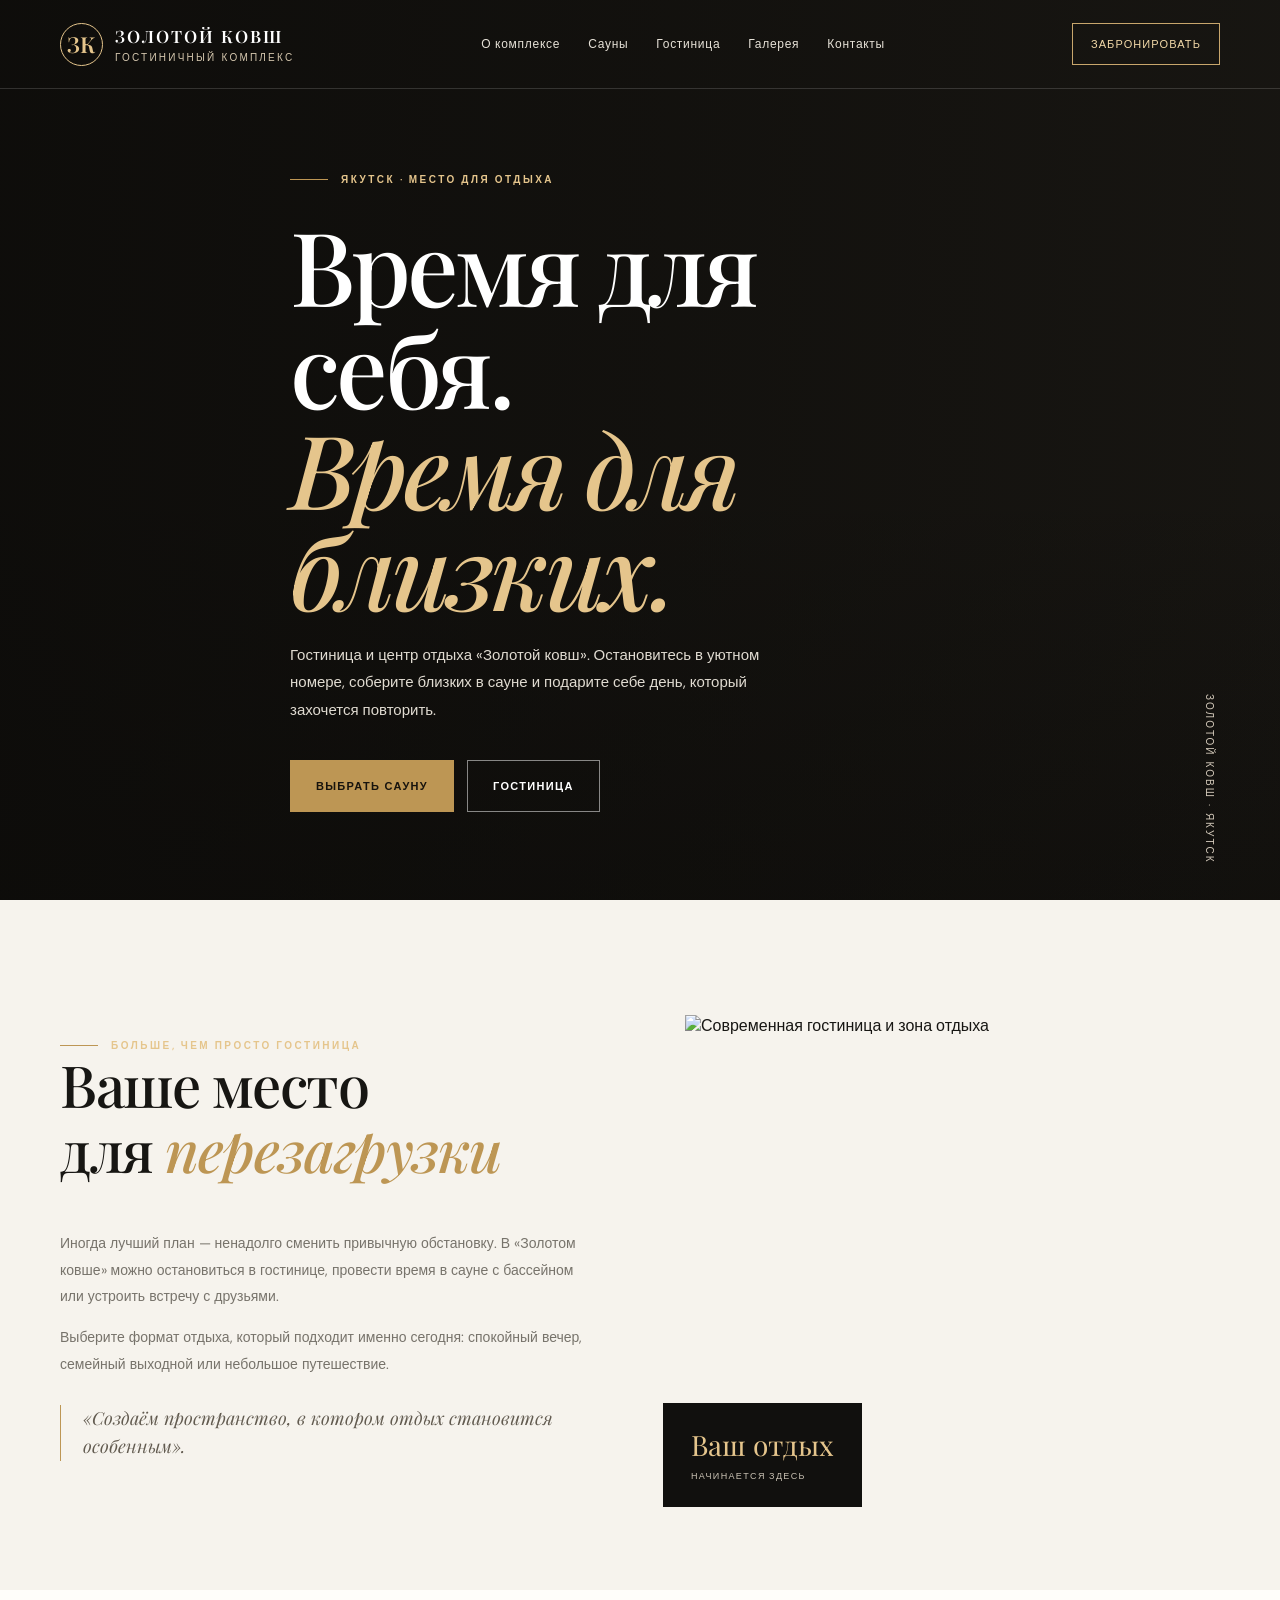
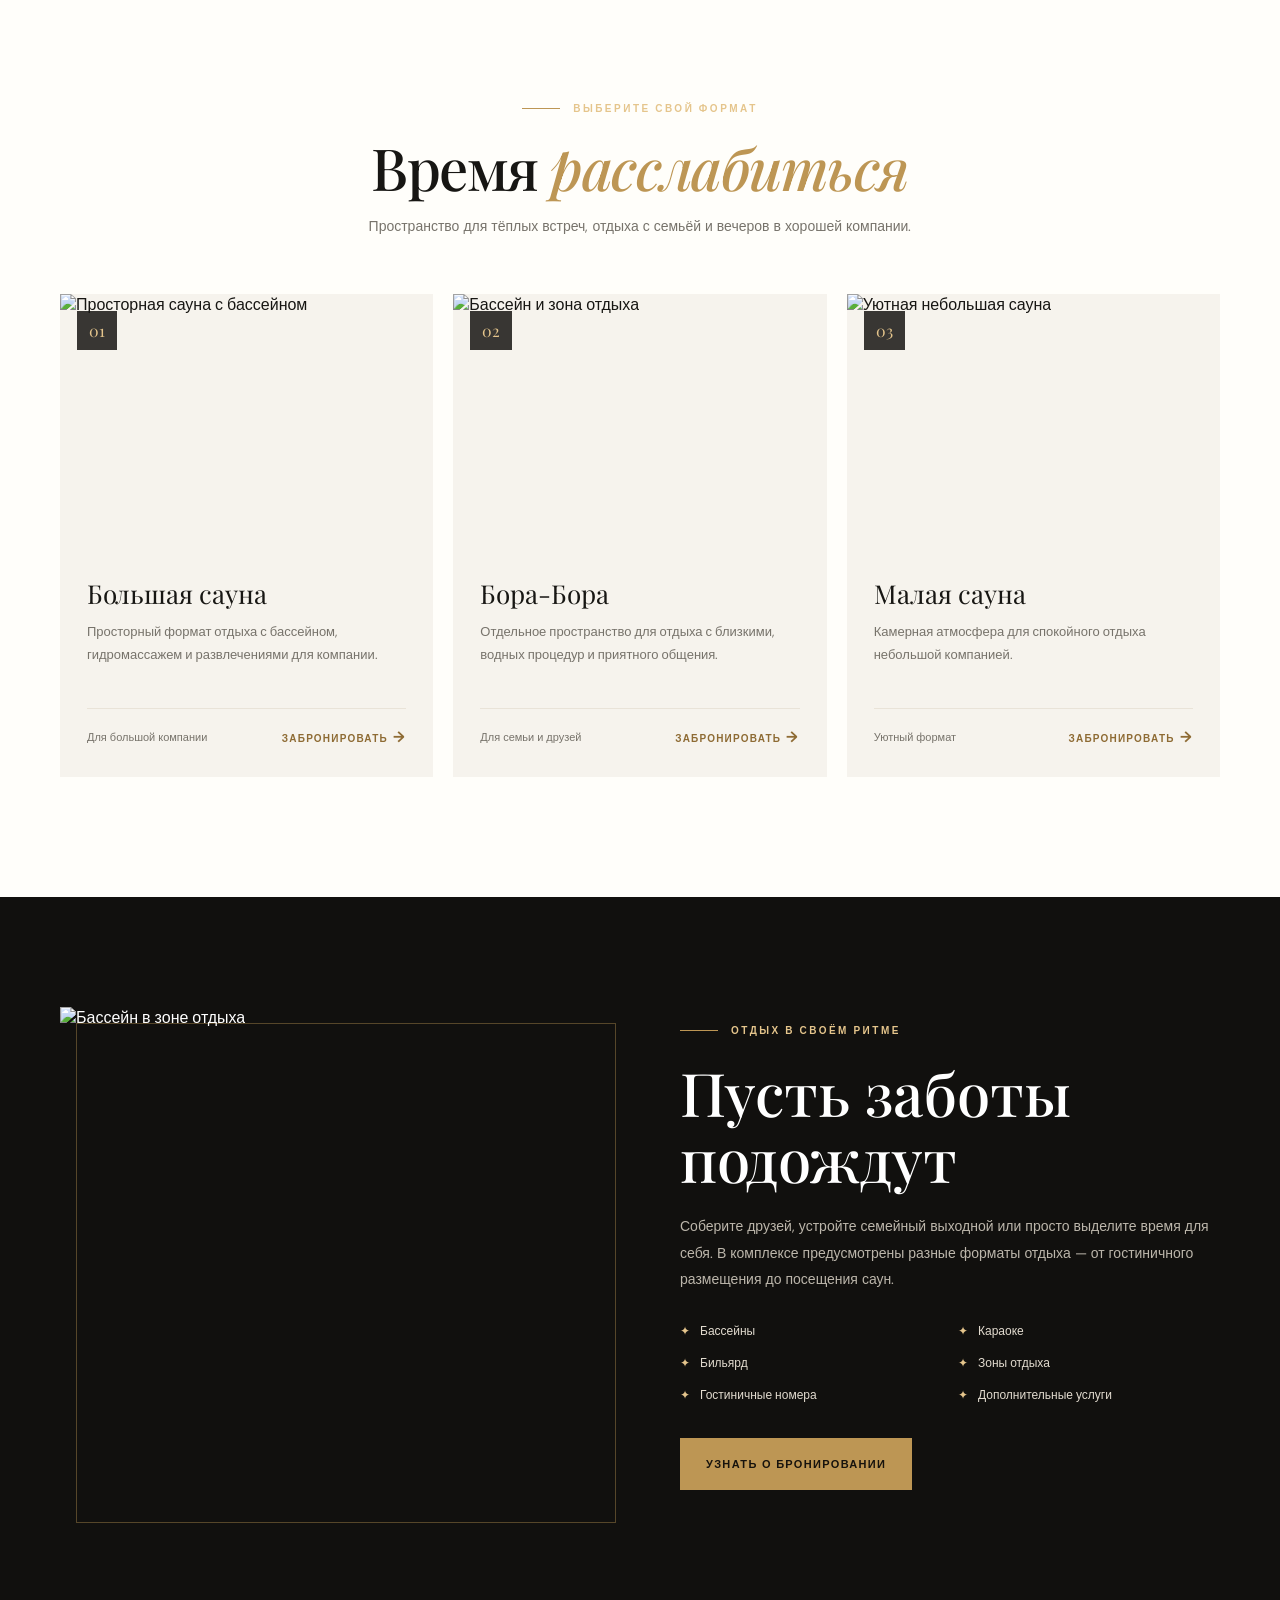
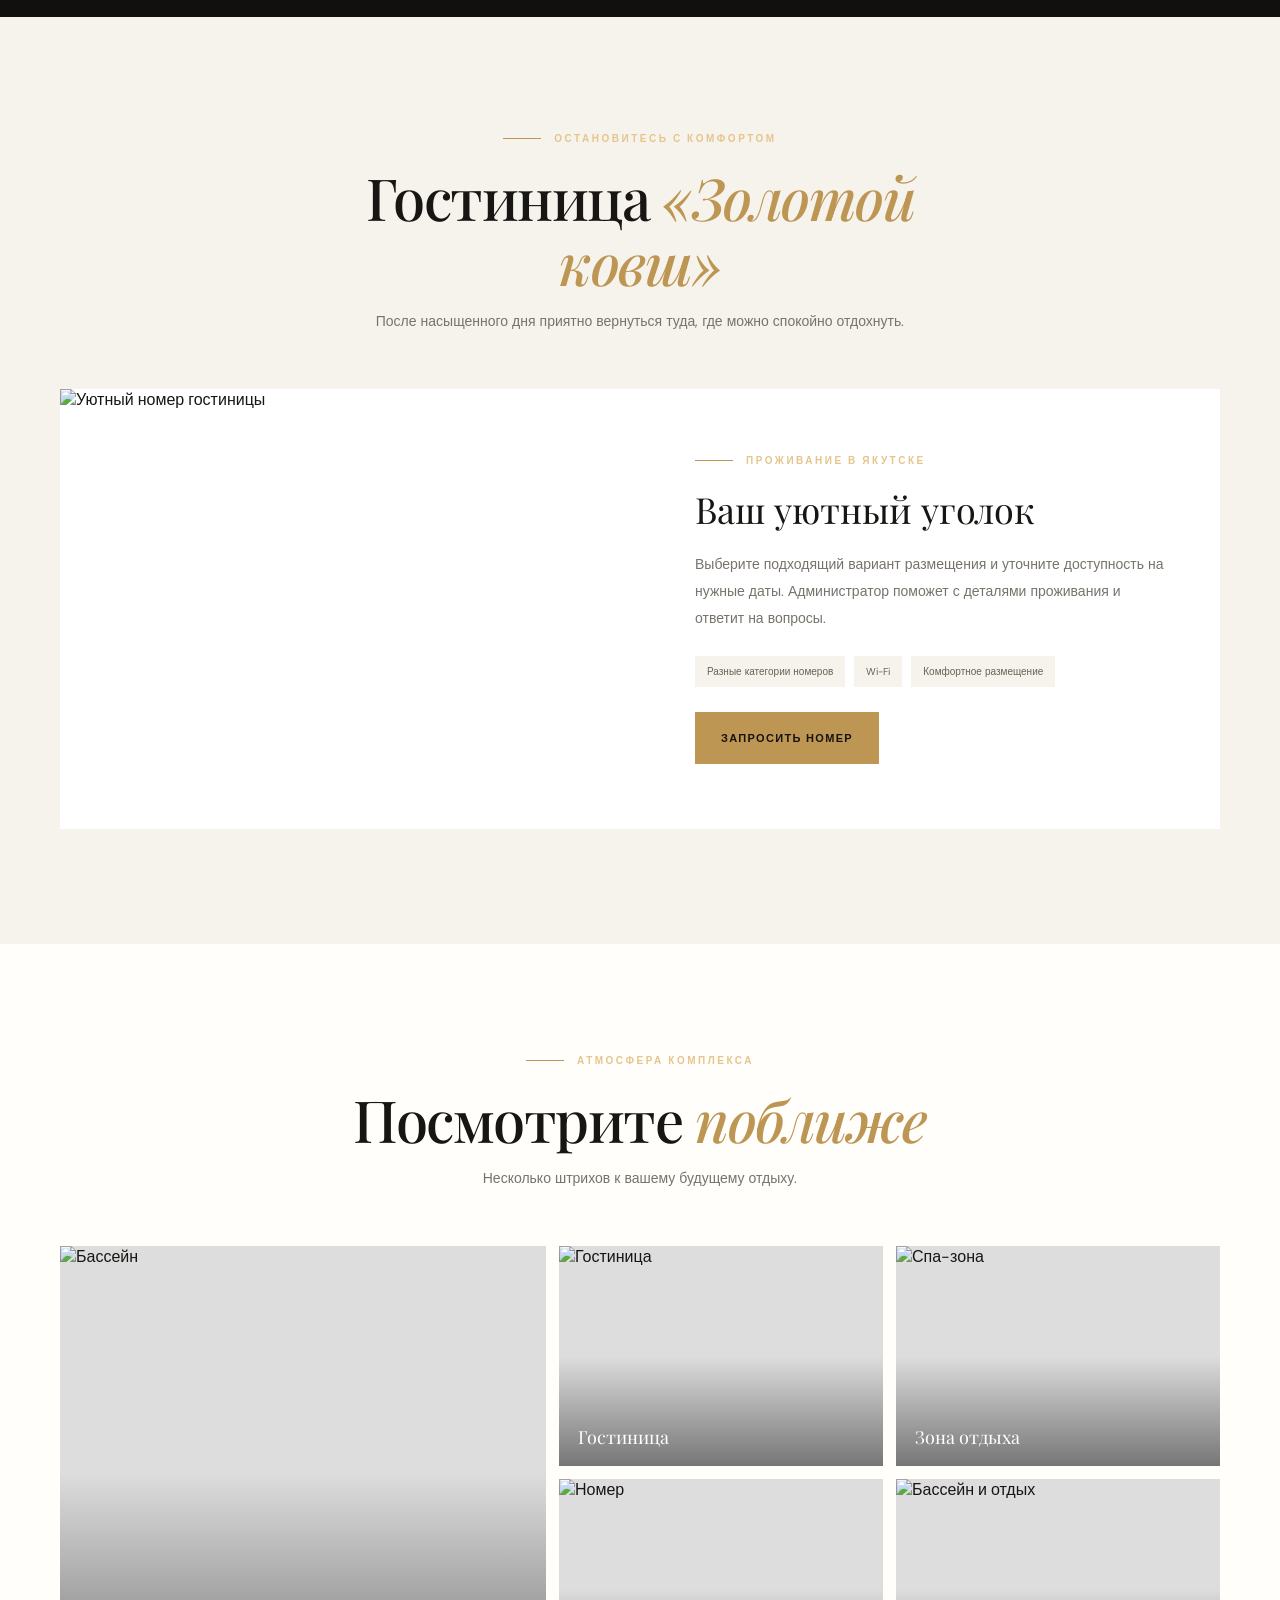
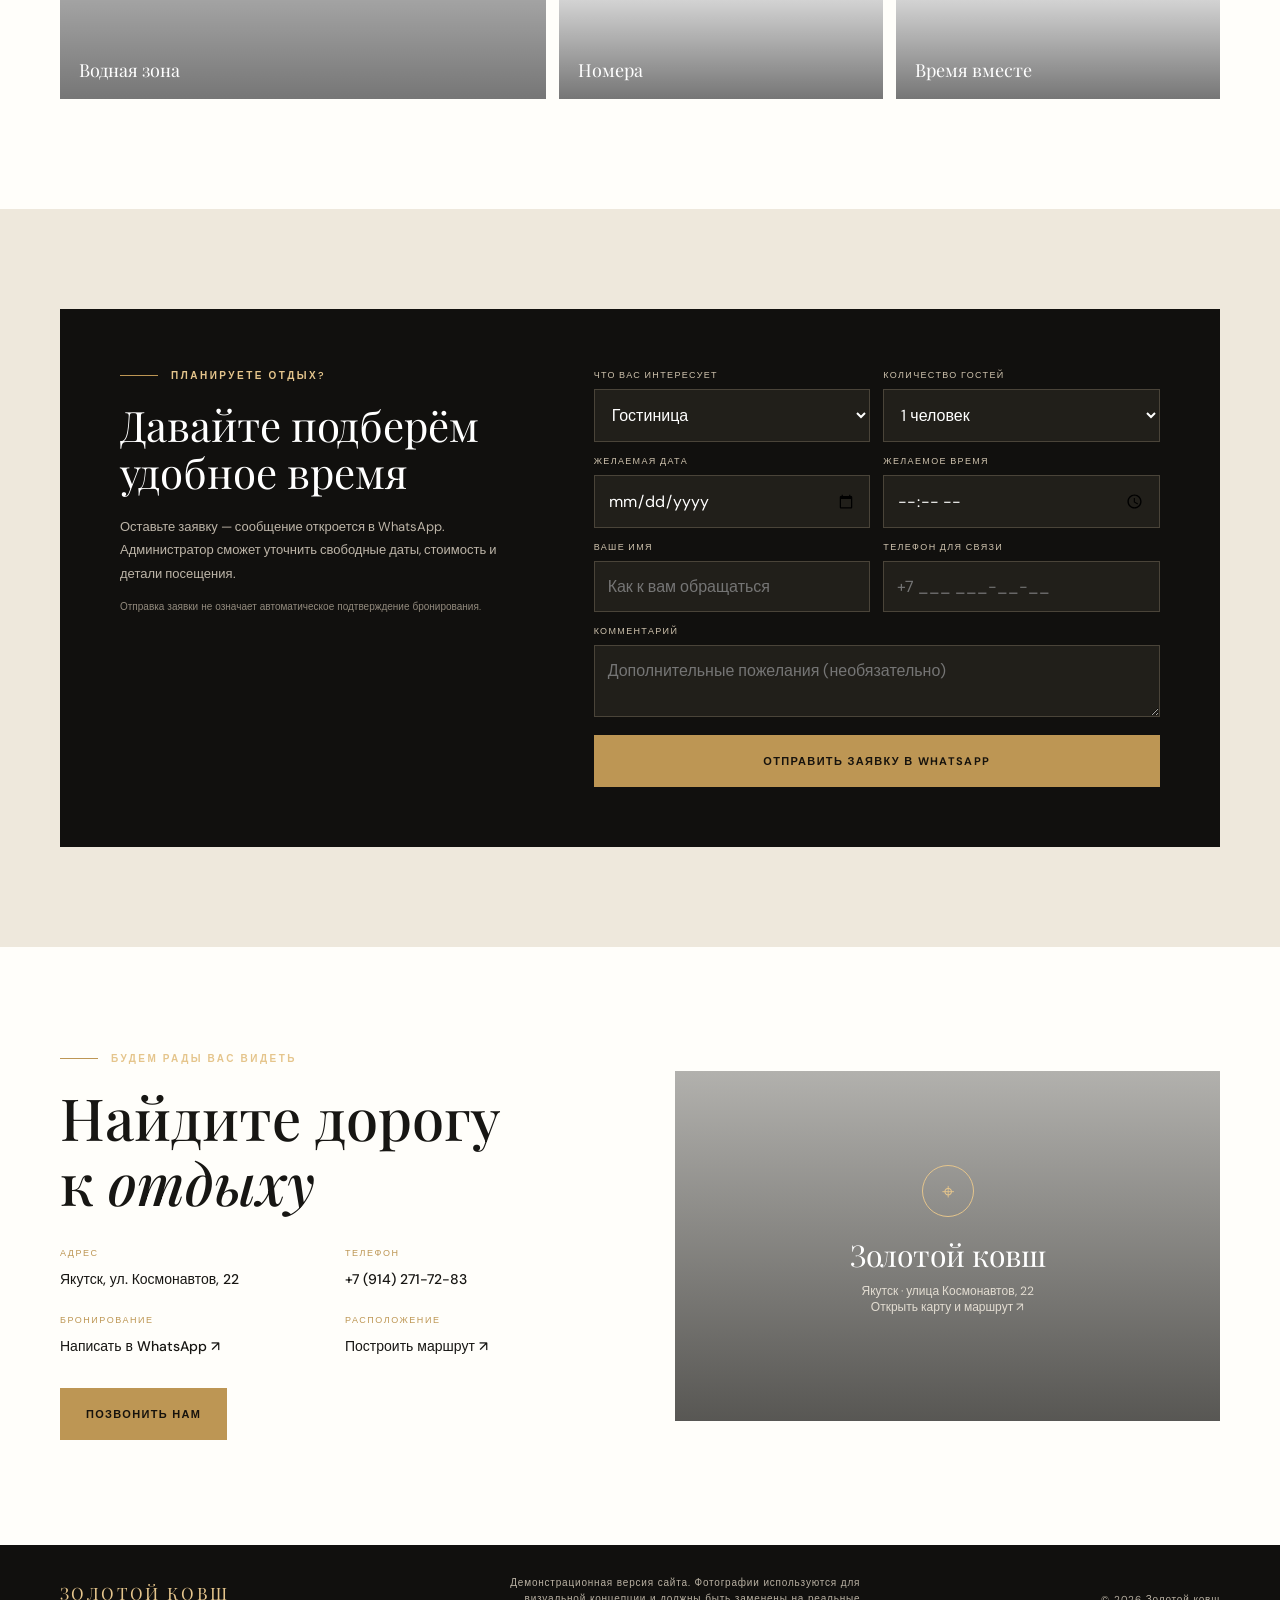
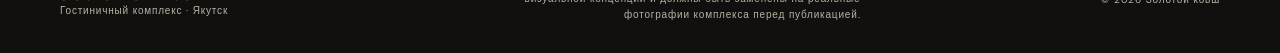
==== index.html @ 7b693af7 "Create first Golden Kovsh hotel website concept" ====
<!doctype html>
<html lang="ru">
<head>
  <meta charset="utf-8">
  <meta name="viewport" content="width=device-width, initial-scale=1">
  <meta name="theme-color" content="#11100e">
  <meta name="description" content="Гостиничный комплекс «Золотой ковш» в Якутске. Гостиница, сауны, бассейны и отдых для семьи и друзей.">
  <title>Золотой ковш — гостиница и отдых в Якутске</title>
  <link rel="preconnect" href="https://fonts.googleapis.com">
  <link rel="preconnect" href="https://fonts.gstatic.com" crossorigin>
  <link href="https://fonts.googleapis.com/css2?family=DM+Sans:wght@400;500;600;700&family=Playfair+Display:wght@500;600;700&display=swap" rel="stylesheet">
  <style>
    :root{--ink:#171613;--muted:#77736b;--gold:#bd9654;--gold2:#e5c58c;--cream:#f6f3ed;--paper:#fffefa;--line:#e9e3d8;--dark:#11100e;--serif:"Playfair Display",Georgia,serif;--sans:"DM Sans",Arial,sans-serif}
    *{box-sizing:border-box}html{scroll-behavior:smooth}body{margin:0;font-family:var(--sans);color:var(--ink);background:var(--paper)}a{color:inherit;text-decoration:none}button,input,select,textarea{font:inherit}.container{width:min(1160px,calc(100% - 48px));margin:auto}
    .topbar{position:absolute;z-index:5;top:0;left:0;width:100%;color:#fff;border-bottom:1px solid #ffffff26}.nav{height:88px;display:flex;align-items:center;justify-content:space-between;gap:28px}.brand{display:flex;align-items:center;gap:12px;min-width:210px}.brand-mark{width:43px;height:43px;border:1px solid var(--gold2);border-radius:50%;display:grid;place-items:center;color:var(--gold2);font:600 22px var(--serif)}.brand-name{font:600 17px var(--serif);letter-spacing:.12em}.brand-sub{display:block;font:10px var(--sans);letter-spacing:.22em;color:#d5c7ae;margin-top:3px}.nav-links{display:flex;align-items:center;gap:28px;font-size:12px;letter-spacing:.06em;color:#e6e1d7}.nav-links a{transition:color .2s}.nav-links a:hover{color:var(--gold2)}.nav-cta{border:1px solid #c8a66c;padding:13px 18px;color:#f3d9a8;font-size:11px;letter-spacing:.1em;text-transform:uppercase}.menu-toggle{display:none;background:none;border:0;color:white;font-size:25px}
    .hero{min-height:760px;height:min(900px,100svh);position:relative;display:flex;align-items:center;color:#fff;background:#191713;overflow:hidden}.hero:before{content:"";position:absolute;inset:0;background:linear-gradient(90deg,rgba(12,11,9,.84) 0%,rgba(12,11,9,.55) 46%,rgba(12,11,9,.15) 100%),linear-gradient(0deg,rgba(12,11,9,.48),transparent 45%),url("https://images.unsplash.com/photo-1575429198097-0414ec08e8cd?auto=format&fit=crop&w=2200&q=88") center/cover}.hero-content{position:relative;z-index:1;padding-top:85px;max-width:700px}.eyebrow{display:flex;align-items:center;gap:13px;text-transform:uppercase;letter-spacing:.25em;font-size:10px;color:var(--gold2);font-weight:600}.eyebrow:before{content:"";width:38px;height:1px;background:var(--gold)}h1,h2,h3,p{margin-top:0}.hero h1{font:500 clamp(54px,8vw,104px)/.99 var(--serif);letter-spacing:-.04em;margin:28px 0 22px}.hero h1 span{display:block;color:var(--gold2);font-style:italic}.hero-copy{max-width:470px;color:#e0dbd1;font-size:15px;line-height:1.85}.hero-actions{display:flex;gap:13px;flex-wrap:wrap;margin-top:35px}.btn{display:inline-flex;align-items:center;justify-content:center;min-height:52px;padding:0 25px;border:1px solid transparent;cursor:pointer;transition:.25s;font-size:11px;font-weight:700;letter-spacing:.12em;text-transform:uppercase}.btn-gold{background:var(--gold);color:#17130d}.btn-gold:hover{background:var(--gold2);transform:translateY(-2px)}.btn-outline{border-color:#ffffff80;color:white}.btn-outline:hover{border-color:var(--gold2);color:var(--gold2)}.hero-note{position:absolute;bottom:36px;right:5%;font-size:10px;letter-spacing:.2em;color:#d4cabb;text-transform:uppercase;writing-mode:vertical-rl}
    .intro{padding:115px 0 105px;background:var(--cream)}.intro-grid{display:grid;grid-template-columns:1fr 1fr;gap:90px;align-items:center}.intro h2,.section-heading h2{font:500 clamp(38px,5vw,58px)/1.12 var(--serif);letter-spacing:-.025em}.intro h2 em,.section-heading h2 em{color:var(--gold);font-style:italic}.intro p{color:var(--muted);line-height:1.9;font-size:14px}.intro-quote{border-left:1px solid var(--gold);padding-left:22px;margin-top:28px;color:#625b50;font:italic 18px/1.55 var(--serif)}.intro-image{height:470px;position:relative}.intro-image img{width:100%;height:100%;object-fit:cover}.image-tag{position:absolute;bottom:-22px;left:-22px;background:var(--dark);color:white;padding:23px 28px}.image-tag strong{display:block;font:28px var(--serif);color:var(--gold2)}.image-tag span{font-size:9px;letter-spacing:.15em;text-transform:uppercase;color:#c9c1b3}
    .services{padding:112px 0 120px}.section-heading{text-align:center;max-width:650px;margin:0 auto 55px}.section-heading .eyebrow{justify-content:center}.section-heading h2{margin:20px 0 14px}.section-heading p{font-size:14px;color:var(--muted);line-height:1.8}.service-grid{display:grid;grid-template-columns:repeat(3,1fr);gap:20px}.service-card{background:var(--cream);transition:transform .3s,box-shadow .3s}.service-card:hover{transform:translateY(-7px);box-shadow:0 20px 45px #1d160d12}.service-photo{height:255px;overflow:hidden;position:relative}.service-photo img{width:100%;height:100%;object-fit:cover;transition:transform .7s}.service-card:hover img{transform:scale(1.06)}.service-number{position:absolute;top:17px;left:17px;background:#171613d9;color:var(--gold2);font:16px var(--serif);padding:9px 12px}.service-body{padding:27px 27px 30px}.service-body h3{font:26px var(--serif);margin-bottom:10px}.service-body p{color:var(--muted);font-size:13px;line-height:1.75;min-height:68px}.service-meta{display:flex;justify-content:space-between;align-items:center;border-top:1px solid var(--line);padding-top:18px;margin-top:19px}.service-meta span{font-size:11px;color:var(--muted)}.text-link{font-size:10px;letter-spacing:.12em;text-transform:uppercase;color:#8e6b34;font-weight:700}.text-link:after{content:" →";font-size:15px}
    .feature{background:var(--dark);color:white;padding:110px 0}.feature-grid{display:grid;grid-template-columns:1fr 1fr;gap:80px;align-items:center}.feature-photo{height:500px;position:relative}.feature-photo img{width:100%;height:100%;object-fit:cover}.feature-photo:after{content:"";position:absolute;inset:16px -16px -16px 16px;border:1px solid #bd965466;z-index:0;pointer-events:none}.feature-photo img{position:relative;z-index:1}.feature-copy h2{font:500 clamp(40px,5vw,60px)/1.1 var(--serif);margin:22px 0}.feature-copy p{color:#bcb6ab;font-size:14px;line-height:1.9}.feature-list{list-style:none;padding:0;margin:30px 0 35px;display:grid;grid-template-columns:1fr 1fr;gap:16px}.feature-list li{font-size:12px;color:#e2dbcf;display:flex;gap:10px;align-items:center}.feature-list li:before{content:"✦";color:var(--gold2)}
    .rooms{padding:115px 0;background:var(--cream)}.room-panel{display:grid;grid-template-columns:1fr 1fr;background:white;margin-top:42px}.room-panel img{width:100%;height:440px;object-fit:cover}.room-info{padding:55px;align-self:center}.room-info h3{font:36px var(--serif);margin:18px 0}.room-info p{color:var(--muted);font-size:14px;line-height:1.9}.room-points{display:flex;flex-wrap:wrap;gap:9px;margin:25px 0}.room-points span{padding:9px 12px;background:var(--cream);font-size:10px;color:#686156}
    .gallery{padding:110px 0}.gallery-grid{display:grid;grid-template-columns:1.2fr .8fr .8fr;grid-template-rows:220px 220px;gap:13px;margin-top:45px}.gallery-grid a{overflow:hidden;position:relative;background:#ddd}.gallery-grid a:first-child{grid-row:span 2}.gallery-grid img{width:100%;height:100%;object-fit:cover;transition:transform .6s}.gallery-grid a:hover img{transform:scale(1.06)}.gallery-grid a:after{content:"";position:absolute;inset:0;background:linear-gradient(0deg,#0007,transparent 50%)}.gallery-grid span{position:absolute;z-index:1;bottom:17px;left:19px;color:white;font:18px var(--serif)}
    .booking{background:#eee8dc;padding:100px 0}.booking-box{background:var(--dark);color:white;padding:60px;display:grid;grid-template-columns:.85fr 1.15fr;gap:55px}.booking-box h2{font:42px/1.1 var(--serif);margin:20px 0}.booking-box p{font-size:13px;color:#bdb5a8;line-height:1.8}.booking-form{display:grid;grid-template-columns:1fr 1fr;gap:13px}.field{display:flex;flex-direction:column;gap:8px}.field.full{grid-column:1/-1}.field label{font-size:9px;letter-spacing:.15em;text-transform:uppercase;color:#cfc3ae}.field input,.field select,.field textarea{background:#211f1a;border:1px solid #4a4439;color:white;padding:14px 13px;outline:none;min-width:0}.field input:focus,.field select:focus,.field textarea:focus{border-color:var(--gold)}.booking-form .btn{grid-column:1/-1;margin-top:5px}.fineprint{font-size:10px!important;color:#928a7d!important;margin:8px 0 0}
    .contacts{padding:105px 0}.contact-grid{display:grid;grid-template-columns:1fr 1fr;gap:70px;align-items:center}.contact-details{display:grid;grid-template-columns:1fr 1fr;gap:25px;margin:32px 0}.contact-item small{display:block;color:var(--gold);font-size:9px;letter-spacing:.17em;text-transform:uppercase;margin-bottom:9px}.contact-item strong,.contact-item a{font-size:14px;font-weight:500}.map-card{min-height:350px;background:linear-gradient(0deg,#171613b8,#17161355),url("https://images.unsplash.com/photo-1519501025264-65ba15a82390?auto=format&fit=crop&w=1000&q=80") center/cover;display:flex;align-items:center;justify-content:center;text-align:center;color:white;padding:25px}.map-pin{width:52px;height:52px;border:1px solid var(--gold2);border-radius:50%;display:grid;place-items:center;margin:0 auto 18px;color:var(--gold2);font-size:22px}.map-card h3{font:30px var(--serif);margin-bottom:8px}.map-card p{font-size:12px;color:#e3ddd2}
    footer{background:#11100e;color:#b9b1a3;padding:30px 0}.footer-row{display:flex;justify-content:space-between;align-items:center;gap:20px;font-size:10px;letter-spacing:.08em}.footer-brand{font:17px var(--serif);letter-spacing:.14em;color:var(--gold2)}.footer-note{max-width:390px;text-align:right;line-height:1.6}
    .reveal{opacity:0;transform:translateY(24px);transition:opacity .7s,transform .7s}.reveal.visible{opacity:1;transform:none}
    @media(max-width:900px){.nav-links{gap:15px}.nav-links a{font-size:10px}.intro-grid,.feature-grid{gap:45px}.service-grid{gap:13px}.service-body{padding:22px 18px}.booking-box{padding:40px;gap:35px}.room-info{padding:35px}}
    @media(max-width:700px){.container{width:min(100% - 34px,560px)}.nav{height:72px}.brand{min-width:0}.brand-mark{width:38px;height:38px}.brand-name{font-size:14px}.menu-toggle{display:block}.nav-cta{display:none}.nav-links{display:none;position:absolute;top:72px;left:0;right:0;background:#171613;padding:22px 25px 28px;flex-direction:column;align-items:flex-start;gap:20px}.nav-links.open{display:flex}.nav-links a{font-size:12px}.hero{min-height:720px;height:92svh}.hero:before{background:linear-gradient(90deg,#0c0b09d9,#0c0b0980 75%),url("https://images.unsplash.com/photo-1575429198097-0414ec08e8cd?auto=format&fit=crop&w=1200&q=85") center/cover}.hero-content{padding-top:60px}.hero h1{font-size:62px}.hero-copy{font-size:13px}.hero-note{display:none}.intro,.services,.rooms,.gallery,.contacts{padding:78px 0}.intro-grid,.feature-grid,.contact-grid{grid-template-columns:1fr;gap:38px}.intro h2,.section-heading h2{font-size:42px}.intro-image{height:350px;margin:0 12px 15px 0}.image-tag{left:-10px}.section-heading{margin-bottom:35px}.service-grid{grid-template-columns:1fr}.service-photo{height:240px}.service-body p{min-height:0}.feature{padding:78px 0}.feature-photo{height:350px;margin-right:12px}.feature-copy h2{font-size:44px}.feature-list{gap:14px}.room-panel{grid-template-columns:1fr}.room-panel img{height:290px}.room-info{padding:30px 25px}.gallery-grid{grid-template-columns:1fr 1fr;grid-template-rows:200px 150px 150px}.gallery-grid a:first-child{grid-column:span 2;grid-row:auto}.booking{padding:65px 0}.booking-box{grid-template-columns:1fr;padding:30px 22px;gap:20px}.booking-box h2{font-size:38px}.booking-form{grid-template-columns:1fr}.field.full{grid-column:auto}.booking-form .btn{grid-column:auto}.contact-details{gap:20px}.map-card{min-height:280px}.footer-row{flex-direction:column;align-items:flex-start}.footer-note{text-align:left}.footer-brand{margin-bottom:4px}}
    @media(prefers-reduced-motion:reduce){html{scroll-behavior:auto}.reveal{opacity:1;transform:none;transition:none}*{transition:none!important}}
  </style>
</head>
<body>
  <header class="topbar">
    <div class="container nav">
      <a class="brand" href="#top" aria-label="Золотой ковш — главная"><span class="brand-mark">ЗК</span><span><span class="brand-name">ЗОЛОТОЙ КОВШ</span><span class="brand-sub">ГОСТИНИЧНЫЙ КОМПЛЕКС</span></span></a>
      <button class="menu-toggle" aria-label="Открыть меню" aria-expanded="false">☰</button>
      <nav class="nav-links" aria-label="Главная навигация">
        <a href="#about">О комплексе</a><a href="#services">Сауны</a><a href="#hotel">Гостиница</a><a href="#gallery">Галерея</a><a href="#contacts">Контакты</a>
      </nav>
      <a class="nav-cta" href="#booking">Забронировать</a>
    </div>
  </header>

  <main id="top">
    <section class="hero">
      <div class="container hero-content">
        <div class="eyebrow">Якутск · место для отдыха</div>
        <h1>Время для себя.<span>Время для близких.</span></h1>
        <p class="hero-copy">Гостиница и центр отдыха «Золотой ковш». Остановитесь в уютном номере, соберите близких в сауне и подарите себе день, который захочется повторить.</p>
        <div class="hero-actions"><a class="btn btn-gold" href="#services">Выбрать сауну</a><a class="btn btn-outline" href="#hotel">Гостиница</a></div>
      </div>
      <div class="hero-note">ЗОЛОТОЙ КОВШ · ЯКУТСК</div>
    </section>

    <section class="intro" id="about">
      <div class="container intro-grid">
        <div class="reveal">
          <div class="eyebrow">Больше, чем просто гостиница</div>
          <h2>Ваше место<br>для <em>перезагрузки</em></h2>
          <p>Иногда лучший план — ненадолго сменить привычную обстановку. В «Золотом ковше» можно остановиться в гостинице, провести время в сауне с бассейном или устроить встречу с друзьями.</p>
          <p>Выберите формат отдыха, который подходит именно сегодня: спокойный вечер, семейный выходной или небольшое путешествие.</p>
          <div class="intro-quote">«Создаём пространство, в котором отдых становится особенным».</div>
        </div>
        <div class="intro-image reveal"><img src="https://images.unsplash.com/photo-1566073771259-6a8506099945?auto=format&fit=crop&w=1100&q=85" alt="Современная гостиница и зона отдыха"><div class="image-tag"><strong>Ваш отдых</strong><span>начинается здесь</span></div></div>
      </div>
    </section>

    <section class="services" id="services">
      <div class="container">
        <div class="section-heading reveal"><div class="eyebrow">Выберите свой формат</div><h2>Время <em>расслабиться</em></h2><p>Пространство для тёплых встреч, отдыха с семьёй и вечеров в хорошей компании.</p></div>
        <div class="service-grid">
          <article class="service-card reveal"><div class="service-photo"><img src="https://images.unsplash.com/photo-1540555700478-4be289fbecef?auto=format&fit=crop&w=900&q=85" alt="Просторная сауна с бассейном"><span class="service-number">01</span></div><div class="service-body"><h3>Большая сауна</h3><p>Просторный формат отдыха с бассейном, гидромассажем и развлечениями для компании.</p><div class="service-meta"><span>Для большой компании</span><a class="text-link" href="#booking" data-service="Большая сауна">Забронировать</a></div></div></article>
          <article class="service-card reveal"><div class="service-photo"><img src="https://images.unsplash.com/photo-1576013551627-0cc20b96c2a7?auto=format&fit=crop&w=900&q=85" alt="Бассейн и зона отдыха"><span class="service-number">02</span></div><div class="service-body"><h3>Бора-Бора</h3><p>Отдельное пространство для отдыха с близкими, водных процедур и приятного общения.</p><div class="service-meta"><span>Для семьи и друзей</span><a class="text-link" href="#booking" data-service="Сауна Бора-Бора">Забронировать</a></div></div></article>
          <article class="service-card reveal"><div class="service-photo"><img src="https://images.unsplash.com/photo-1544161515-4ab6ce6db874?auto=format&fit=crop&w=900&q=85" alt="Уютная небольшая сауна"><span class="service-number">03</span></div><div class="service-body"><h3>Малая сауна</h3><p>Камерная атмосфера для спокойного отдыха небольшой компанией.</p><div class="service-meta"><span>Уютный формат</span><a class="text-link" href="#booking" data-service="Малая сауна">Забронировать</a></div></div></article>
        </div>
      </div>
    </section>

    <section class="feature">
      <div class="container feature-grid">
        <div class="feature-photo reveal"><img src="https://images.unsplash.com/photo-1572331165267-854da2b10ccc?auto=format&fit=crop&w=1100&q=85" alt="Бассейн в зоне отдыха"></div>
        <div class="feature-copy reveal"><div class="eyebrow">Отдых в своём ритме</div><h2>Пусть заботы<br>подождут</h2><p>Соберите друзей, устройте семейный выходной или просто выделите время для себя. В комплексе предусмотрены разные форматы отдыха — от гостиничного размещения до посещения саун.</p><ul class="feature-list"><li>Бассейны</li><li>Караоке</li><li>Бильярд</li><li>Зоны отдыха</li><li>Гостиничные номера</li><li>Дополнительные услуги</li></ul><a class="btn btn-gold" href="#booking">Узнать о бронировании</a></div>
      </div>
    </section>

    <section class="rooms" id="hotel">
      <div class="container">
        <div class="section-heading reveal"><div class="eyebrow">Остановитесь с комфортом</div><h2>Гостиница <em>«Золотой ковш»</em></h2><p>После насыщенного дня приятно вернуться туда, где можно спокойно отдохнуть.</p></div>
        <div class="room-panel reveal"><img src="https://images.unsplash.com/photo-1611892440504-42a792e24d32?auto=format&fit=crop&w=1200&q=85" alt="Уютный номер гостиницы"><div class="room-info"><div class="eyebrow">Проживание в Якутске</div><h3>Ваш уютный уголок</h3><p>Выберите подходящий вариант размещения и уточните доступность на нужные даты. Администратор поможет с деталями проживания и ответит на вопросы.</p><div class="room-points"><span>Разные категории номеров</span><span>Wi-Fi</span><span>Комфортное размещение</span></div><a class="btn btn-gold" href="#booking">Запросить номер</a></div></div>
      </div>
    </section>

    <section class="gallery" id="gallery">
      <div class="container"><div class="section-heading reveal"><div class="eyebrow">Атмосфера комплекса</div><h2>Посмотрите <em>поближе</em></h2><p>Несколько штрихов к вашему будущему отдыху.</p></div>
        <div class="gallery-grid reveal">
          <a href="https://images.unsplash.com/photo-1575429198097-0414ec08e8cd?auto=format&fit=crop&w=1600&q=90" target="_blank" rel="noreferrer"><img src="https://images.unsplash.com/photo-1575429198097-0414ec08e8cd?auto=format&fit=crop&w=900&q=80" alt="Бассейн"><span>Водная зона</span></a>
          <a href="https://images.unsplash.com/photo-1566073771259-6a8506099945?auto=format&fit=crop&w=1200&q=90" target="_blank" rel="noreferrer"><img src="https://images.unsplash.com/photo-1566073771259-6a8506099945?auto=format&fit=crop&w=700&q=80" alt="Гостиница"><span>Гостиница</span></a>
          <a href="https://images.unsplash.com/photo-1540555700478-4be289fbecef?auto=format&fit=crop&w=1200&q=90" target="_blank" rel="noreferrer"><img src="https://images.unsplash.com/photo-1540555700478-4be289fbecef?auto=format&fit=crop&w=700&q=80" alt="Спа-зона"><span>Зона отдыха</span></a>
          <a href="https://images.unsplash.com/photo-1611892440504-42a792e24d32?auto=format&fit=crop&w=1200&q=90" target="_blank" rel="noreferrer"><img src="https://images.unsplash.com/photo-1611892440504-42a792e24d32?auto=format&fit=crop&w=700&q=80" alt="Номер"><span>Номера</span></a>
          <a href="https://images.unsplash.com/photo-1576013551627-0cc20b96c2a7?auto=format&fit=crop&w=1200&q=90" target="_blank" rel="noreferrer"><img src="https://images.unsplash.com/photo-1576013551627-0cc20b96c2a7?auto=format&fit=crop&w=700&q=80" alt="Бассейн и отдых"><span>Время вместе</span></a>
        </div>
      </div>
    </section>

    <section class="booking" id="booking">
      <div class="container"><div class="booking-box reveal">
        <div><div class="eyebrow">Планируете отдых?</div><h2>Давайте подберём<br>удобное время</h2><p>Оставьте заявку — сообщение откроется в WhatsApp. Администратор сможет уточнить свободные даты, стоимость и детали посещения.</p><p class="fineprint">Отправка заявки не означает автоматическое подтверждение бронирования.</p></div>
        <form class="booking-form" id="bookingForm">
          <div class="field"><label for="kind">Что вас интересует</label><select id="kind" required><option value="Гостиница">Гостиница</option><option value="Большая сауна">Большая сауна</option><option value="Сауна Бора-Бора">Сауна Бора-Бора</option><option value="Малая сауна">Малая сауна</option><option value="Другой вопрос">Другой вопрос</option></select></div>
          <div class="field"><label for="people">Количество гостей</label><select id="people"><option>1 человек</option><option>2 человека</option><option>3–5 человек</option><option>6–10 человек</option><option>Более 10 человек</option></select></div>
          <div class="field"><label for="date">Желаемая дата</label><input id="date" type="date"></div>
          <div class="field"><label for="time">Желаемое время</label><input id="time" type="time"></div>
          <div class="field"><label for="name">Ваше имя</label><input id="name" type="text" placeholder="Как к вам обращаться" required></div>
          <div class="field"><label for="phone">Телефон для связи</label><input id="phone" type="tel" placeholder="+7 ___ ___-__-__" required></div>
          <div class="field full"><label for="comment">Комментарий</label><textarea id="comment" rows="2" placeholder="Дополнительные пожелания (необязательно)"></textarea></div>
          <button class="btn btn-gold" type="submit">Отправить заявку в WhatsApp</button>
        </form>
      </div></div>
    </section>

    <section class="contacts" id="contacts">
      <div class="container contact-grid">
        <div class="reveal"><div class="eyebrow">Будем рады вас видеть</div><h2 class="section-heading" style="text-align:left;margin:20px 0 0"><span style="font:500 clamp(38px,5vw,58px)/1.12 var(--serif)">Найдите дорогу<br>к <em>отдыху</em></span></h2><div class="contact-details">
          <div class="contact-item"><small>Адрес</small><strong>Якутск, ул. Космонавтов, 22</strong></div>
          <div class="contact-item"><small>Телефон</small><a href="tel:+79142717283">+7 (914) 271-72-83</a></div>
          <div class="contact-item"><small>Бронирование</small><a href="https://wa.me/79142717283" target="_blank" rel="noreferrer">Написать в WhatsApp ↗</a></div>
          <div class="contact-item"><small>Расположение</small><a href="https://yandex.ru/maps/?text=Якутск%20улица%20Космонавтов%2022" target="_blank" rel="noreferrer">Построить маршрут ↗</a></div>
        </div><a class="btn btn-gold" href="tel:+79142717283">Позвонить нам</a></div>
        <a class="map-card reveal" href="https://yandex.ru/maps/?text=Якутск%20улица%20Космонавтов%2022" target="_blank" rel="noreferrer"><div><div class="map-pin">⌖</div><h3>Золотой ковш</h3><p>Якутск · улица Космонавтов, 22<br>Открыть карту и маршрут ↗</p></div></a>
      </div>
    </section>
  </main>
  <footer><div class="container footer-row"><div><div class="footer-brand">ЗОЛОТОЙ КОВШ</div><div>Гостиничный комплекс · Якутск</div></div><div class="footer-note">Демонстрационная версия сайта. Фотографии используются для визуальной концепции и должны быть заменены на реальные фотографии комплекса перед публикацией.</div><div>© <span id="year"></span> Золотой ковш</div></div></footer>
  <script>
    const toggle=document.querySelector('.menu-toggle'), nav=document.querySelector('.nav-links');
    toggle.addEventListener('click',()=>{const open=nav.classList.toggle('open');toggle.setAttribute('aria-expanded',String(open));toggle.textContent=open?'×':'☰'});
    nav.querySelectorAll('a').forEach(a=>a.addEventListener('click',()=>{nav.classList.remove('open');toggle.setAttribute('aria-expanded','false');toggle.textContent='☰'}));
    document.querySelectorAll('[data-service]').forEach(a=>a.addEventListener('click',()=>{document.getElementById('kind').value=a.dataset.service}));
    document.getElementById('bookingForm').addEventListener('submit',e=>{e.preventDefault();const v=id=>document.getElementById(id).value.trim();const msg=['Здравствуйте! Хочу уточнить бронирование в комплексе «Золотой ковш».','Услуга: '+v('kind'),'Количество гостей: '+v('people'),'Дата: '+(v('date')||'не указана'),'Время: '+(v('time')||'не указано'),'Имя: '+v('name'),'Телефон: '+v('phone'),'Комментарий: '+(v('comment')||'нет')].join('\n');window.open('https://wa.me/79142717283?text='+encodeURIComponent(msg),'_blank','noopener')});
    document.getElementById('year').textContent=new Date().getFullYear();
    const observer=new IntersectionObserver(entries=>entries.forEach(entry=>{if(entry.isIntersecting){entry.target.classList.add('visible');observer.unobserve(entry.target)}}),{threshold:.12});
    document.querySelectorAll('.reveal').forEach(el=>observer.observe(el));
  </script>
</body>
</html>
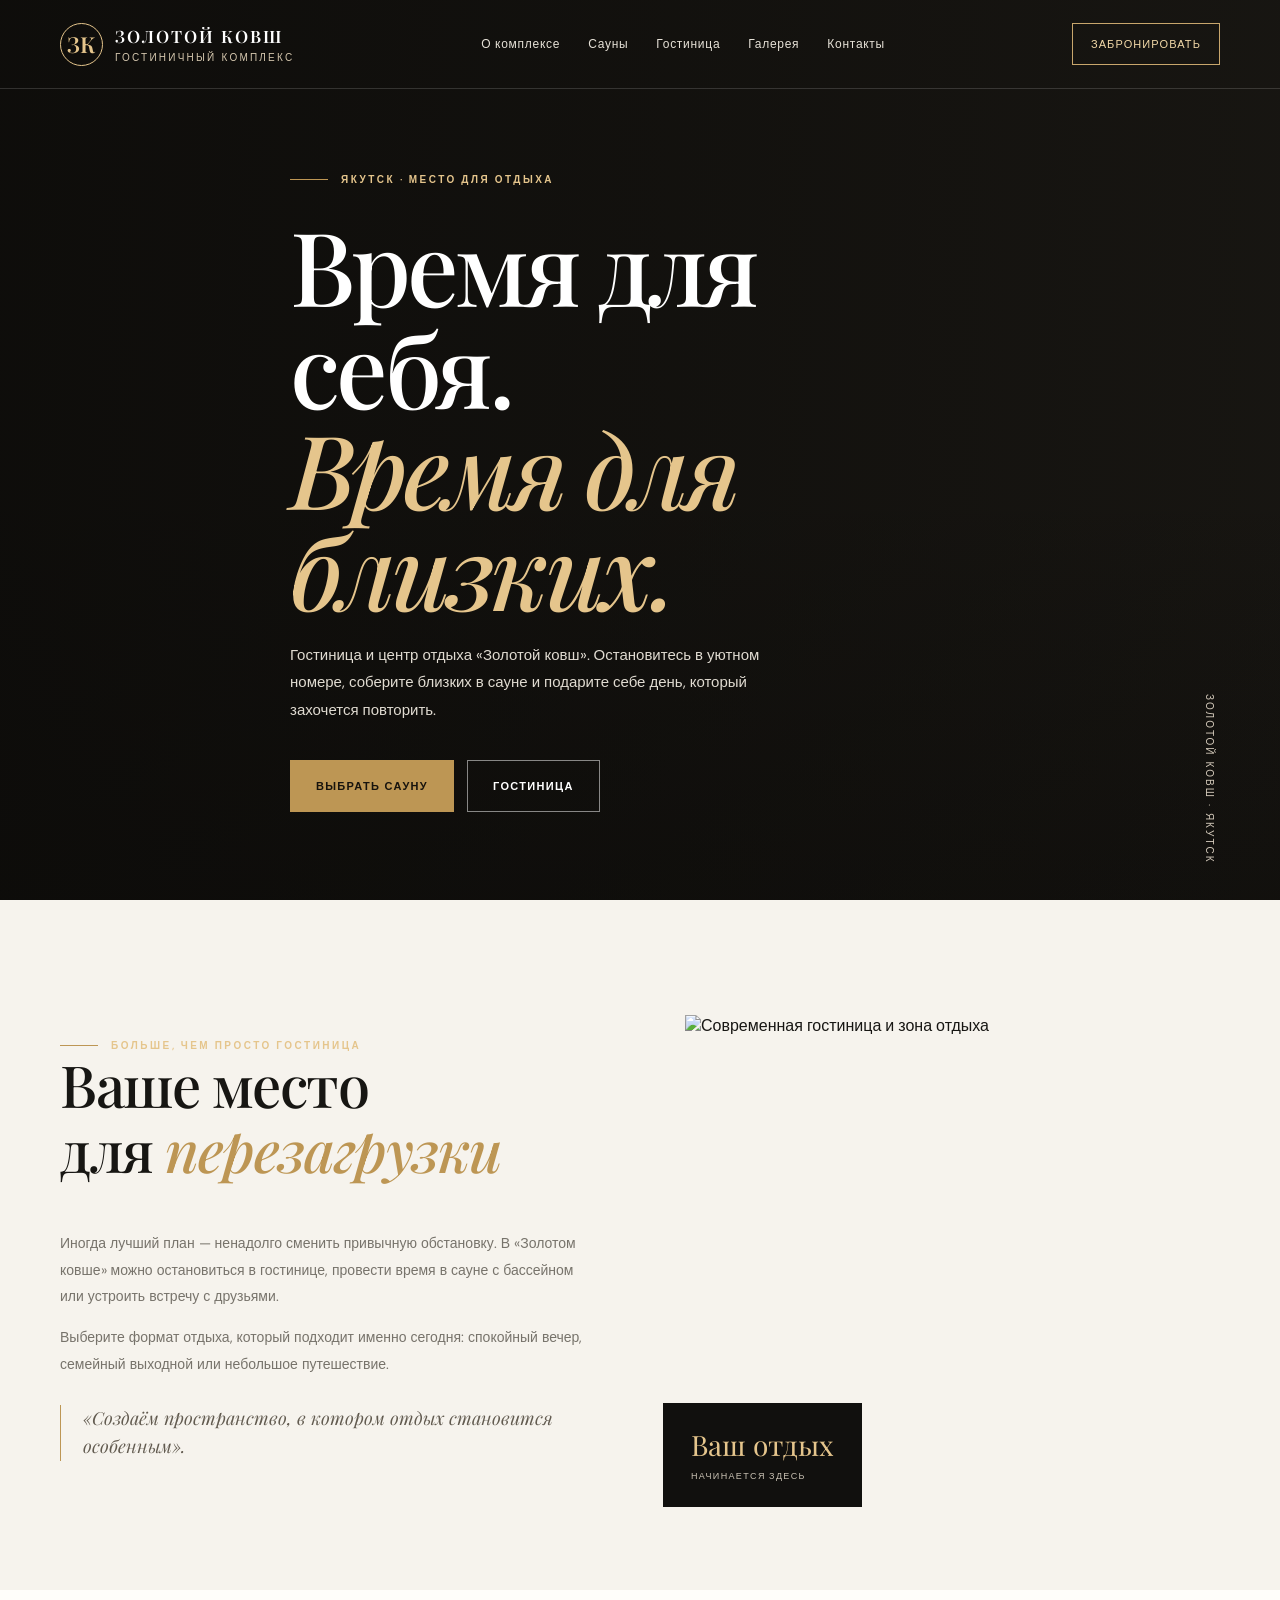
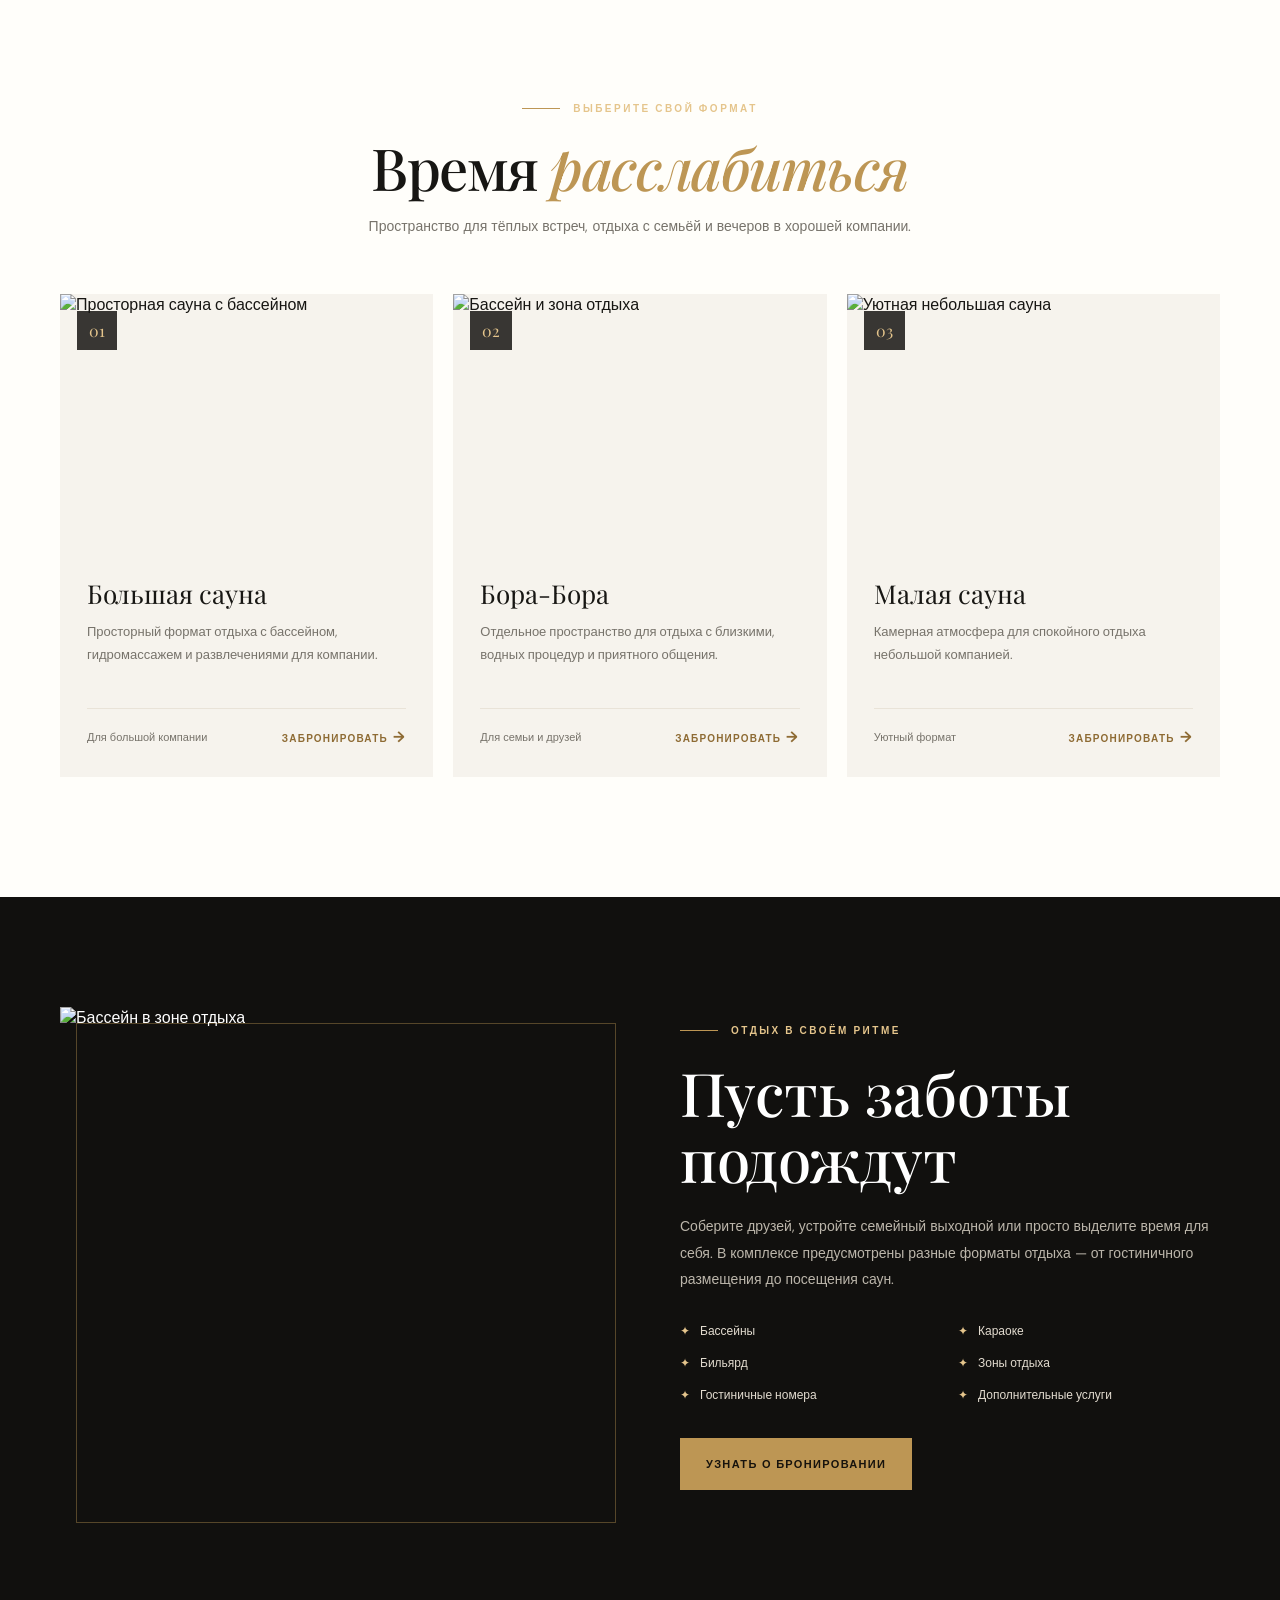
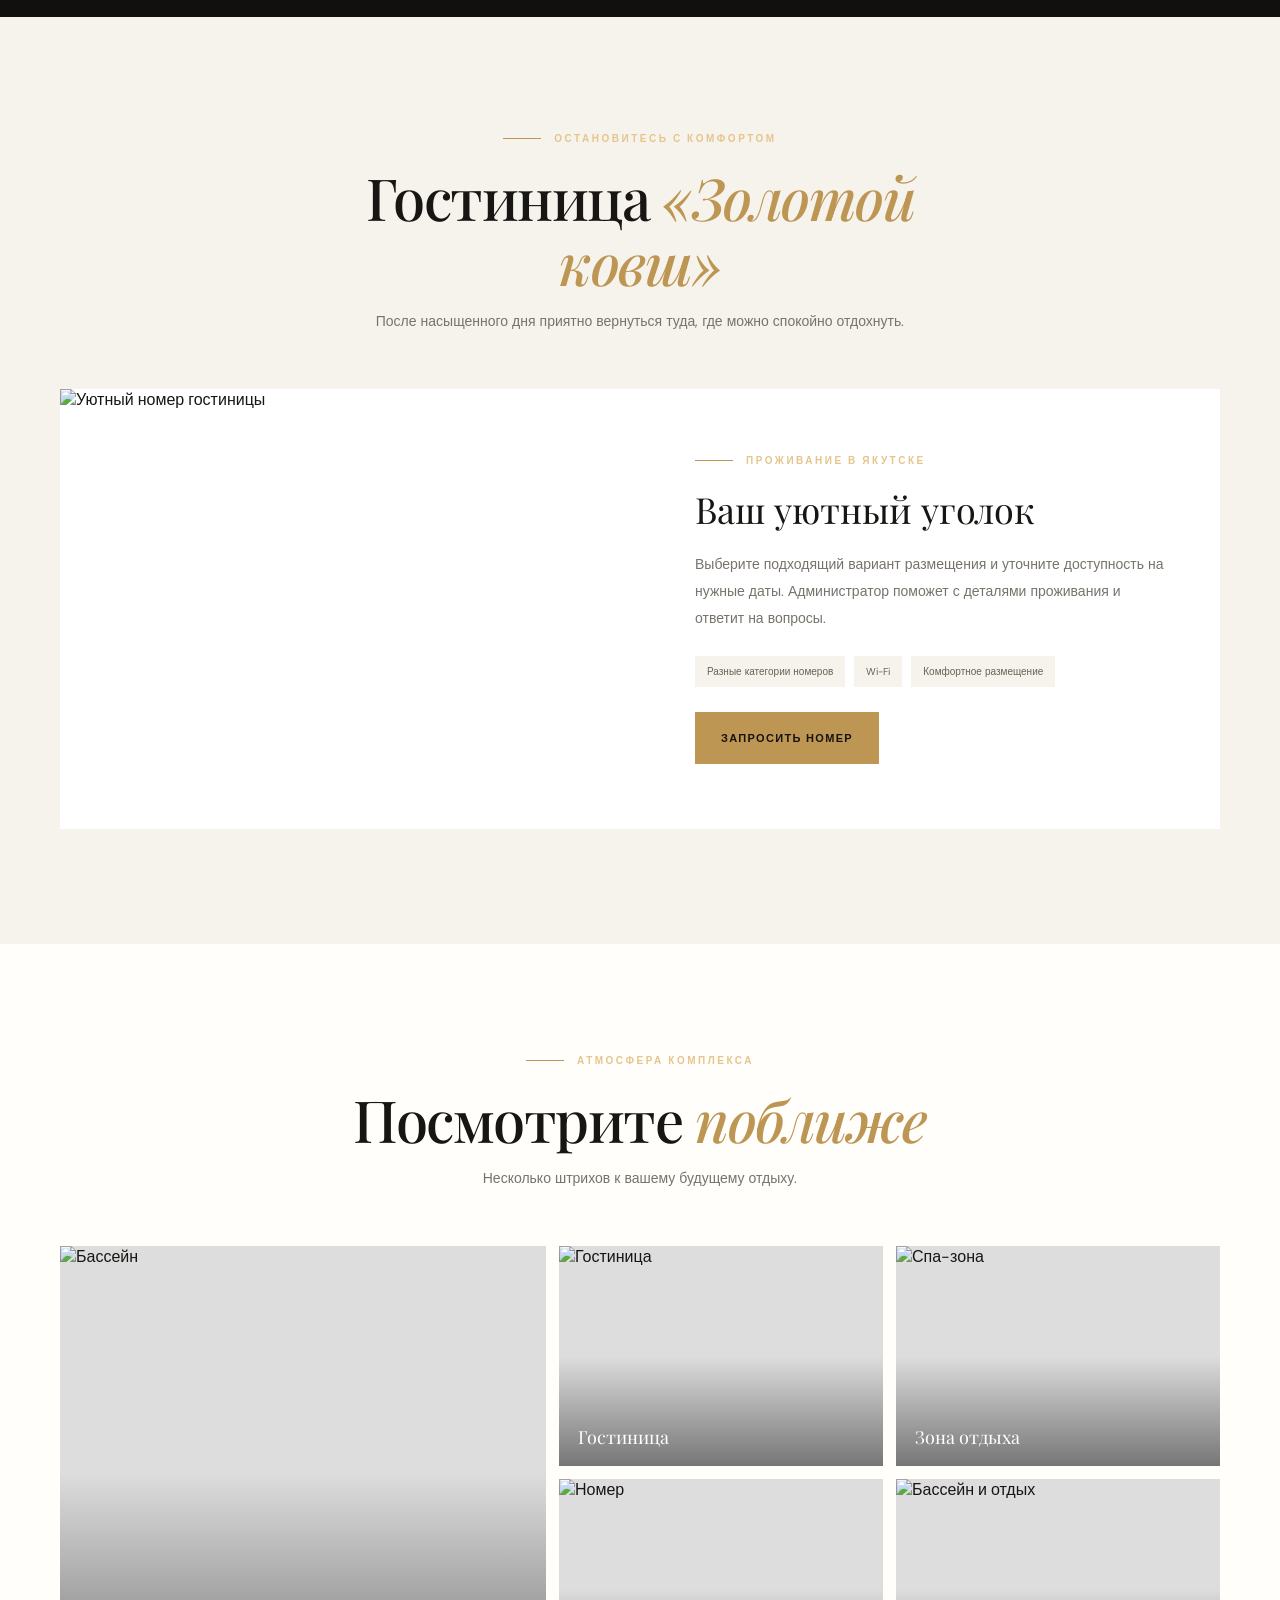
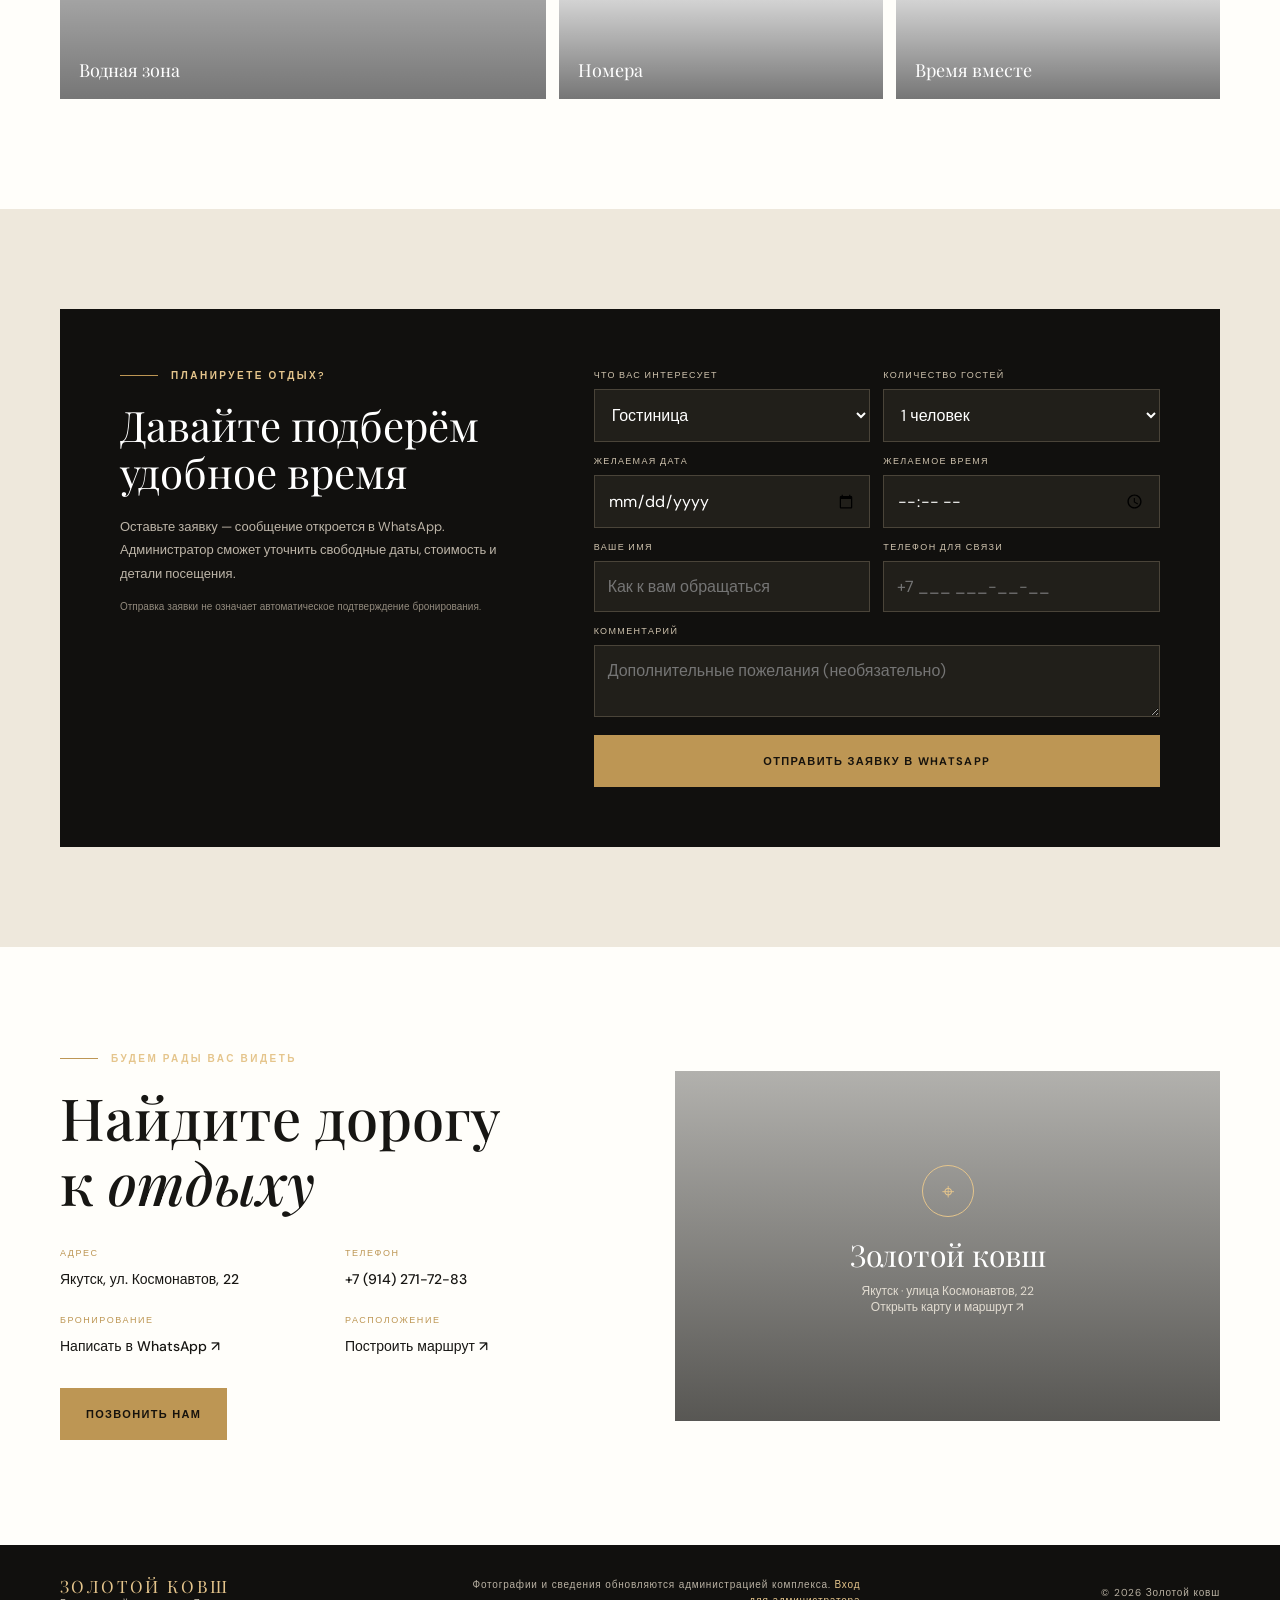
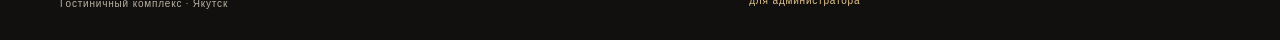
==== commit 63673399: "Connect homepage scripts and gallery CMS" ====
--- a/index.html
+++ b/index.html
@@ -91,7 +91,7 @@
 
     <section class="gallery" id="gallery">
       <div class="container"><div class="section-heading reveal"><div class="eyebrow">Атмосфера комплекса</div><h2>Посмотрите <em>поближе</em></h2><p>Несколько штрихов к вашему будущему отдыху.</p></div>
-        <div class="gallery-grid reveal">
+        <div class="gallery-grid reveal" id="galleryGrid">
           <a href="https://images.unsplash.com/photo-1575429198097-0414ec08e8cd?auto=format&fit=crop&w=1600&q=90" target="_blank" rel="noreferrer"><img src="https://images.unsplash.com/photo-1575429198097-0414ec08e8cd?auto=format&fit=crop&w=900&q=80" alt="Бассейн"><span>Водная зона</span></a>
           <a href="https://images.unsplash.com/photo-1566073771259-6a8506099945?auto=format&fit=crop&w=1200&q=90" target="_blank" rel="noreferrer"><img src="https://images.unsplash.com/photo-1566073771259-6a8506099945?auto=format&fit=crop&w=700&q=80" alt="Гостиница"><span>Гостиница</span></a>
           <a href="https://images.unsplash.com/photo-1540555700478-4be289fbecef?auto=format&fit=crop&w=1200&q=90" target="_blank" rel="noreferrer"><img src="https://images.unsplash.com/photo-1540555700478-4be289fbecef?auto=format&fit=crop&w=700&q=80" alt="Спа-зона"><span>Зона отдыха</span></a>
@@ -129,7 +129,7 @@
       </div>
     </section>
   </main>
-  <footer><div class="container footer-row"><div><div class="footer-brand">ЗОЛОТОЙ КОВШ</div><div>Гостиничный комплекс · Якутск</div></div><div class="footer-note">Демонстрационная версия сайта. Фотографии используются для визуальной концепции и должны быть заменены на реальные фотографии комплекса перед публикацией.</div><div>© <span id="year"></span> Золотой ковш</div></div></footer>
+  <footer><div class="container footer-row"><div><div class="footer-brand">ЗОЛОТОЙ КОВШ</div><div>Гостиничный комплекс · Якутск</div></div><div class="footer-note">Фотографии и сведения обновляются администрацией комплекса. <a href="admin.html" style="color:#e5c58c">Вход для администратора</a></div><div>© <span id="year"></span> Золотой ковш</div></div></footer>
   <script>
     const toggle=document.querySelector('.menu-toggle'), nav=document.querySelector('.nav-links');
     toggle.addEventListener('click',()=>{const open=nav.classList.toggle('open');toggle.setAttribute('aria-expanded',String(open));toggle.textContent=open?'×':'☰'});
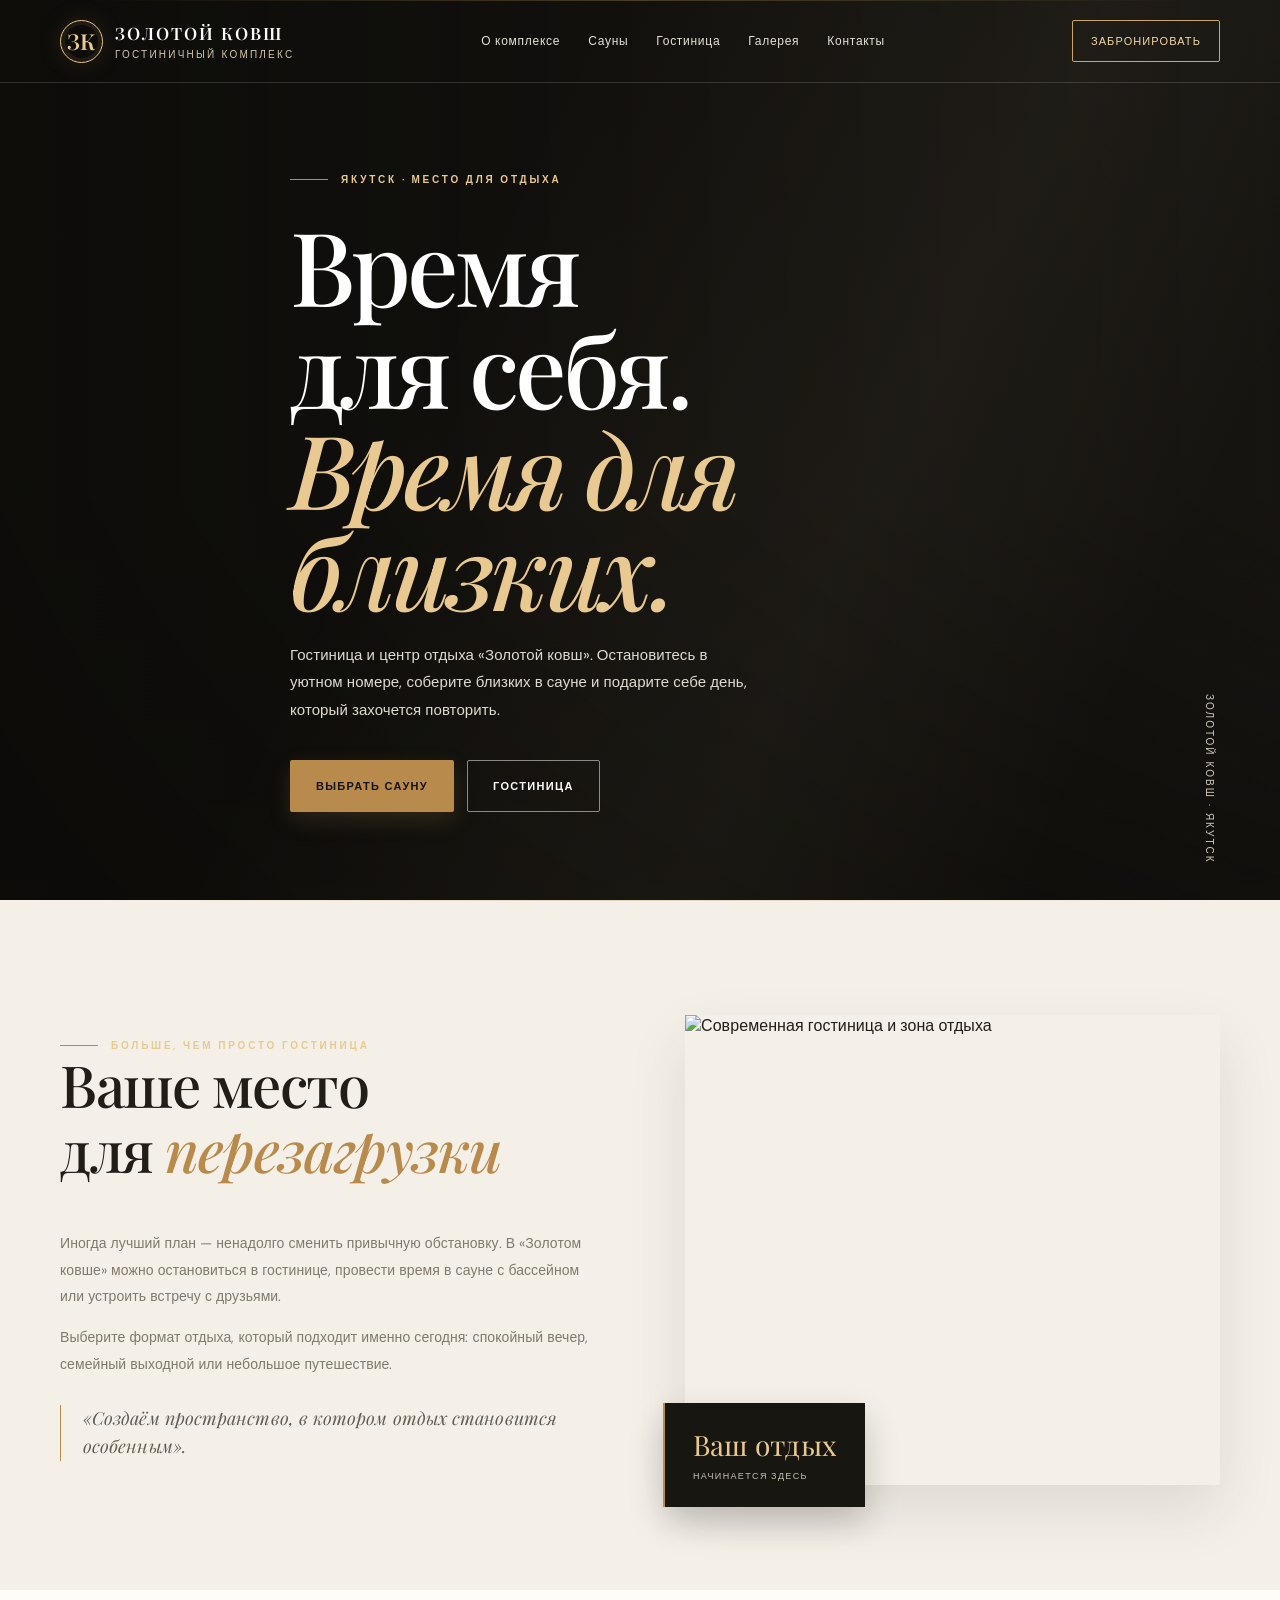
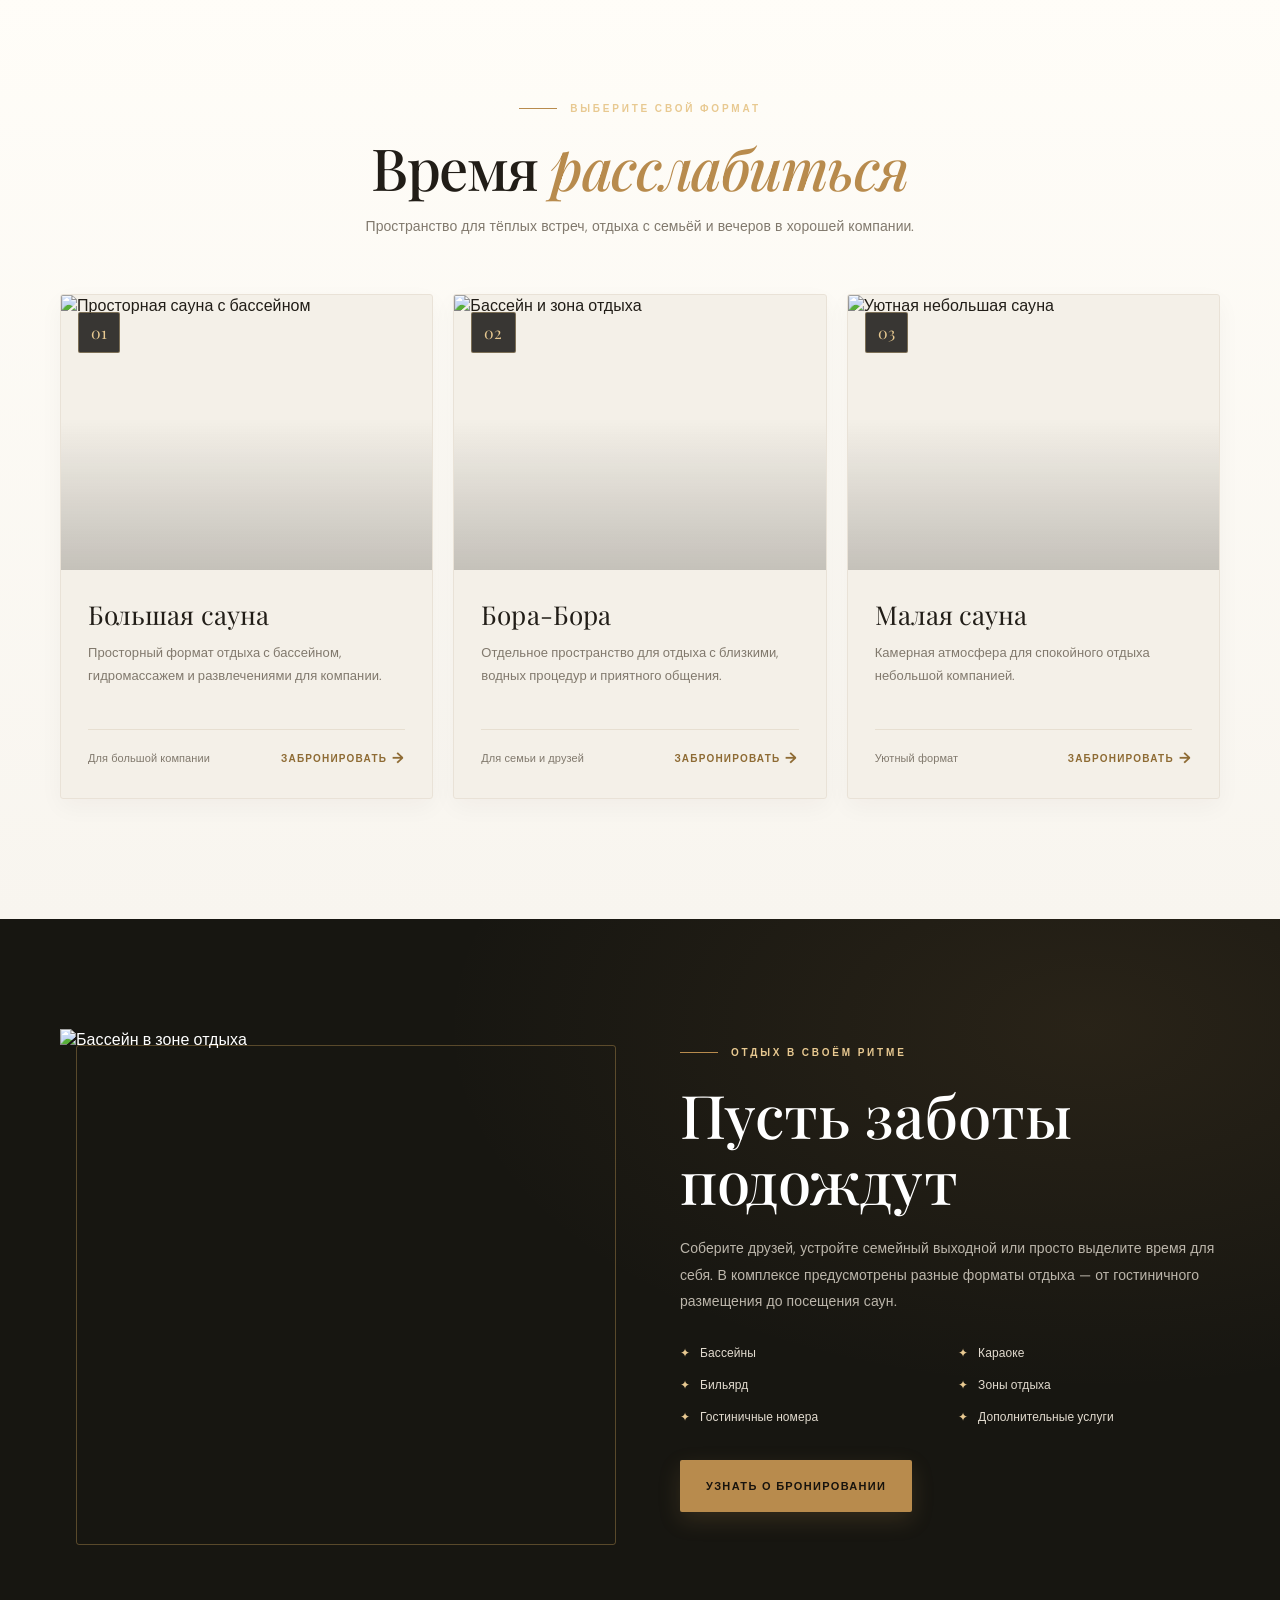
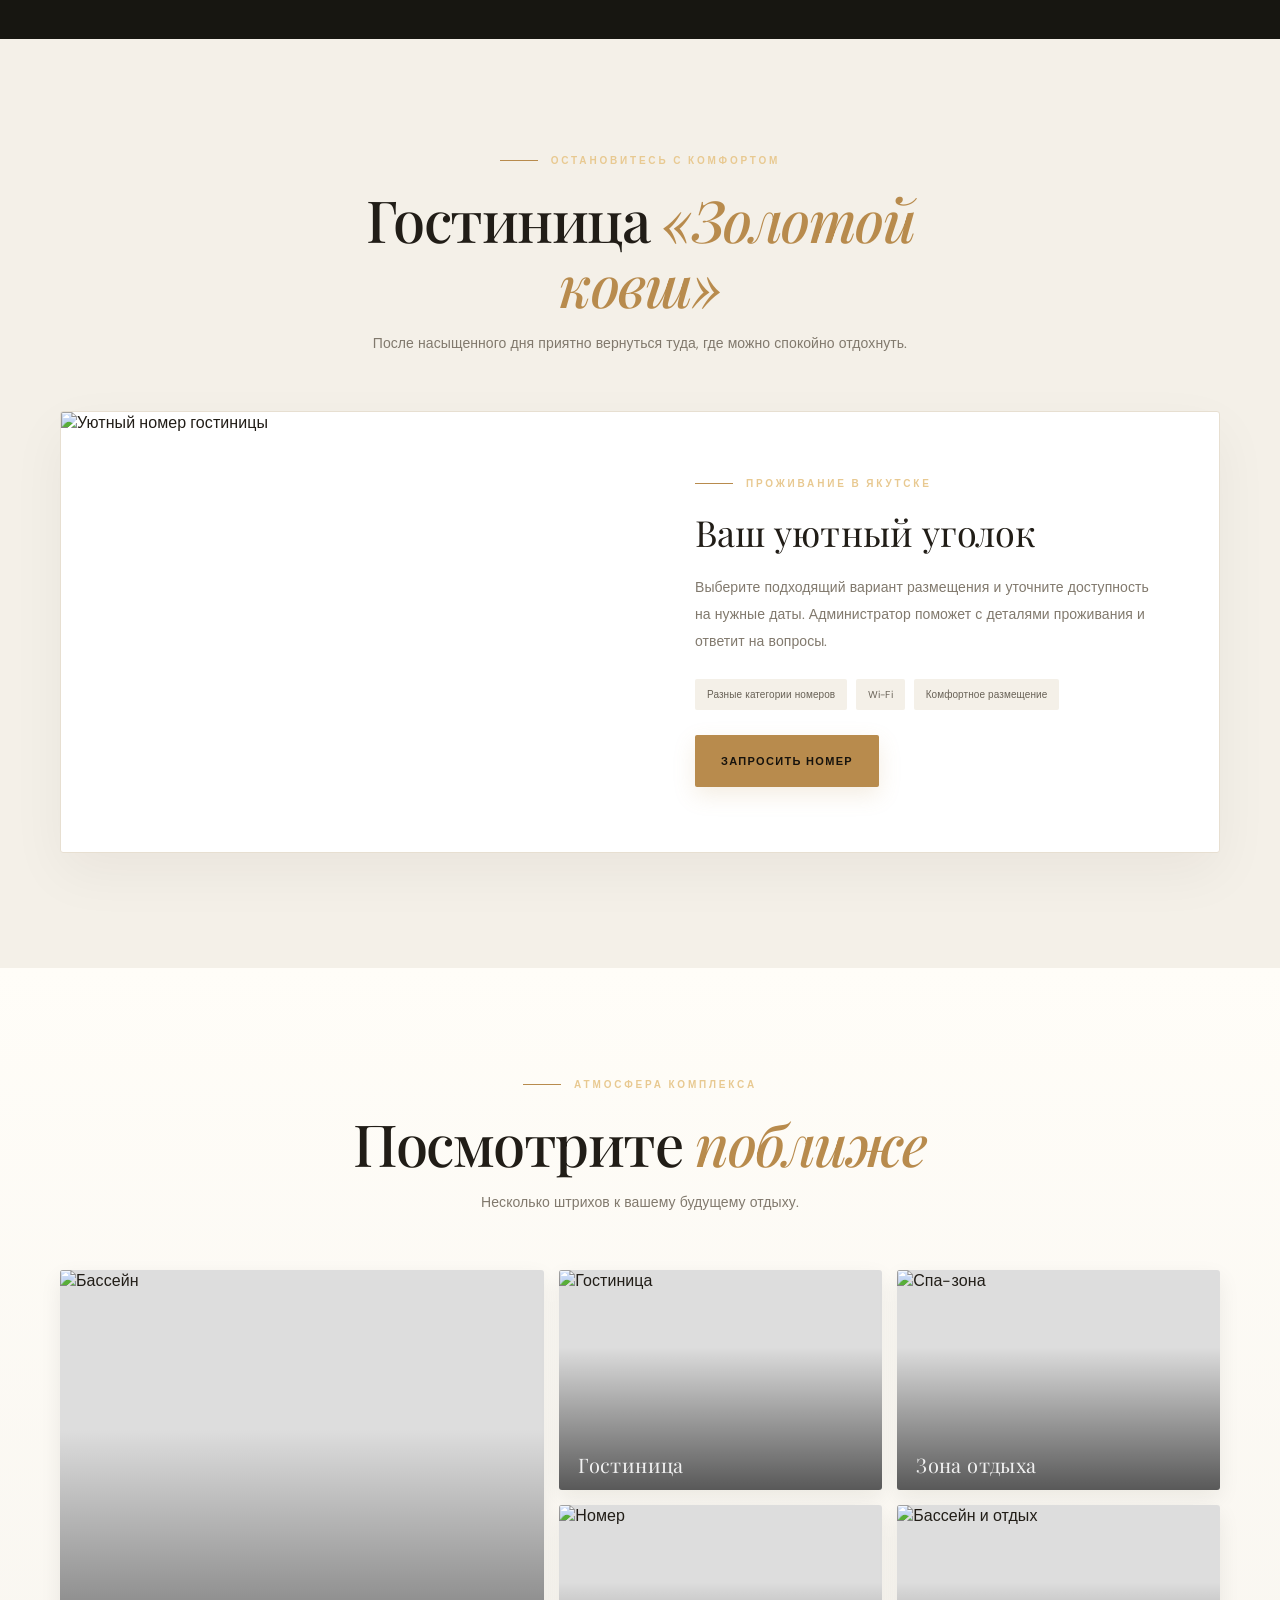
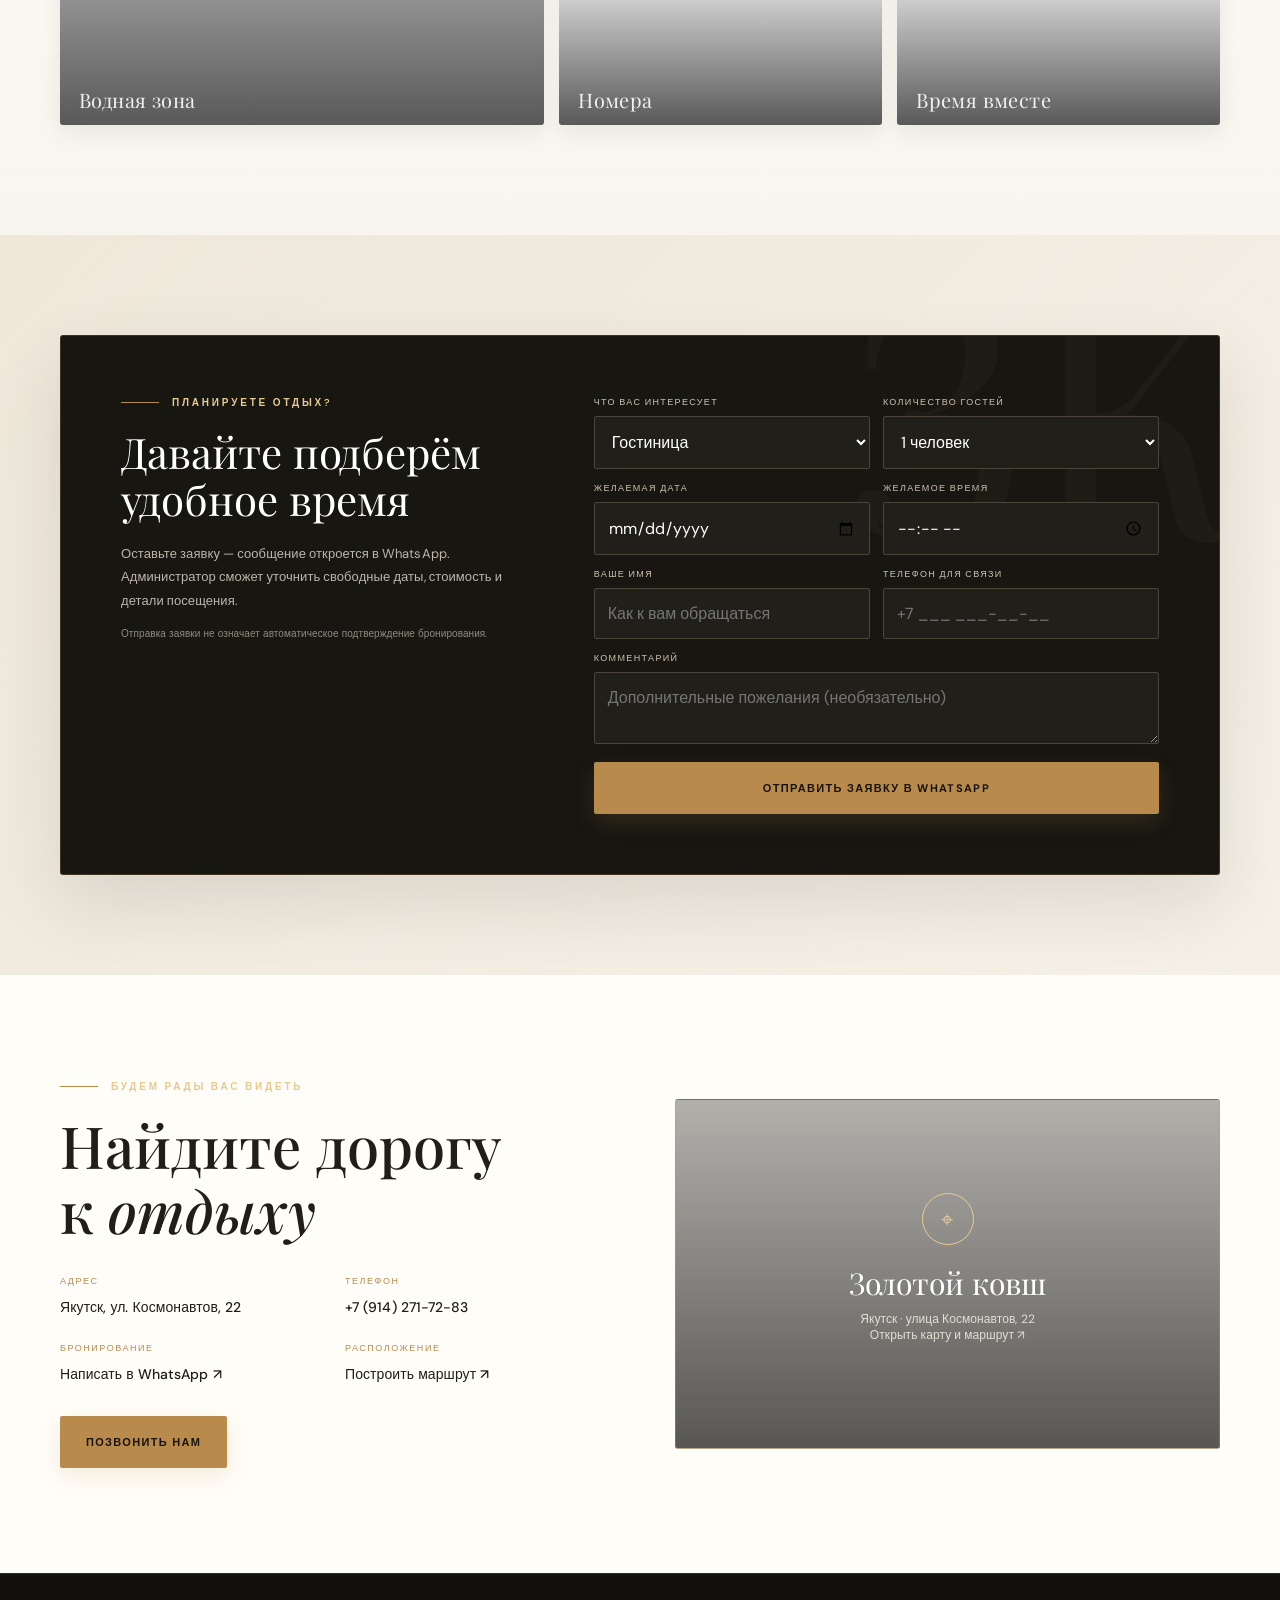
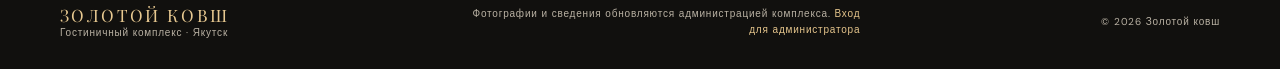
==== commit bb363079: "Apply modern visual refresh V2" ====
--- a/index.html
+++ b/index.html
@@ -27,6 +27,7 @@
     @media(max-width:700px){.container{width:min(100% - 34px,560px)}.nav{height:72px}.brand{min-width:0}.brand-mark{width:38px;height:38px}.brand-name{font-size:14px}.menu-toggle{display:block}.nav-cta{display:none}.nav-links{display:none;position:absolute;top:72px;left:0;right:0;background:#171613;padding:22px 25px 28px;flex-direction:column;align-items:flex-start;gap:20px}.nav-links.open{display:flex}.nav-links a{font-size:12px}.hero{min-height:720px;height:92svh}.hero:before{background:linear-gradient(90deg,#0c0b09d9,#0c0b0980 75%),url("https://images.unsplash.com/photo-1575429198097-0414ec08e8cd?auto=format&fit=crop&w=1200&q=85") center/cover}.hero-content{padding-top:60px}.hero h1{font-size:62px}.hero-copy{font-size:13px}.hero-note{display:none}.intro,.services,.rooms,.gallery,.contacts{padding:78px 0}.intro-grid,.feature-grid,.contact-grid{grid-template-columns:1fr;gap:38px}.intro h2,.section-heading h2{font-size:42px}.intro-image{height:350px;margin:0 12px 15px 0}.image-tag{left:-10px}.section-heading{margin-bottom:35px}.service-grid{grid-template-columns:1fr}.service-photo{height:240px}.service-body p{min-height:0}.feature{padding:78px 0}.feature-photo{height:350px;margin-right:12px}.feature-copy h2{font-size:44px}.feature-list{gap:14px}.room-panel{grid-template-columns:1fr}.room-panel img{height:290px}.room-info{padding:30px 25px}.gallery-grid{grid-template-columns:1fr 1fr;grid-template-rows:200px 150px 150px}.gallery-grid a:first-child{grid-column:span 2;grid-row:auto}.booking{padding:65px 0}.booking-box{grid-template-columns:1fr;padding:30px 22px;gap:20px}.booking-box h2{font-size:38px}.booking-form{grid-template-columns:1fr}.field.full{grid-column:auto}.booking-form .btn{grid-column:auto}.contact-details{gap:20px}.map-card{min-height:280px}.footer-row{flex-direction:column;align-items:flex-start}.footer-note{text-align:left}.footer-brand{margin-bottom:4px}}
     @media(prefers-reduced-motion:reduce){html{scroll-behavior:auto}.reveal{opacity:1;transform:none;transition:none}*{transition:none!important}}
   </style>
+  <link rel="stylesheet" href="assets/v2.css?v=2">
 </head>
 <body>
   <header class="topbar">
@@ -130,15 +131,18 @@
     </section>
   </main>
   <footer><div class="container footer-row"><div><div class="footer-brand">ЗОЛОТОЙ КОВШ</div><div>Гостиничный комплекс · Якутск</div></div><div class="footer-note">Фотографии и сведения обновляются администрацией комплекса. <a href="admin.html" style="color:#e5c58c">Вход для администратора</a></div><div>© <span id="year"></span> Золотой ковш</div></div></footer>
+  <script src="https://cdn.jsdelivr.net/npm/@supabase/supabase-js@2.57.4"></script>
+  <script src="config.js"></script>
+  <script src="assets/site.js"></script>
   <script>
     const toggle=document.querySelector('.menu-toggle'), nav=document.querySelector('.nav-links');
     toggle.addEventListener('click',()=>{const open=nav.classList.toggle('open');toggle.setAttribute('aria-expanded',String(open));toggle.textContent=open?'×':'☰'});
     nav.querySelectorAll('a').forEach(a=>a.addEventListener('click',()=>{nav.classList.remove('open');toggle.setAttribute('aria-expanded','false');toggle.textContent='☰'}));
     document.querySelectorAll('[data-service]').forEach(a=>a.addEventListener('click',()=>{document.getElementById('kind').value=a.dataset.service}));
-    document.getElementById('bookingForm').addEventListener('submit',e=>{e.preventDefault();const v=id=>document.getElementById(id).value.trim();const msg=['Здравствуйте! Хочу уточнить бронирование в комплексе «Золотой ковш».','Услуга: '+v('kind'),'Количество гостей: '+v('people'),'Дата: '+(v('date')||'не указана'),'Время: '+(v('time')||'не указано'),'Имя: '+v('name'),'Телефон: '+v('phone'),'Комментарий: '+(v('comment')||'нет')].join('\n');window.open('https://wa.me/79142717283?text='+encodeURIComponent(msg),'_blank','noopener')});
     document.getElementById('year').textContent=new Date().getFullYear();
     const observer=new IntersectionObserver(entries=>entries.forEach(entry=>{if(entry.isIntersecting){entry.target.classList.add('visible');observer.unobserve(entry.target)}}),{threshold:.12});
     document.querySelectorAll('.reveal').forEach(el=>observer.observe(el));
   </script>
+  <script src="assets/v2.js?v=2"></script>
 </body>
 </html>
--- a/assets/v2.css
+++ b/assets/v2.css
@@ -0,0 +1,107 @@
+/* Золотой ковш — визуальное обновление V2. Контент и фотографии Supabase не изменяются. */
+:root{
+  --ink:#211d17;--muted:#81796d;--gold:#b88b4d;--gold2:#e8c991;
+  --cream:#f4f0e8;--paper:#fffdf8;--dark:#171611;--line:#e7dfd1;
+  --serif:"Playfair Display",Georgia,serif;--sans:"DM Sans",Arial,sans-serif;
+  --ease:cubic-bezier(.22,.8,.25,1);
+}
+html{scroll-padding-top:90px}
+body{background:var(--paper);letter-spacing:.005em}
+::selection{background:#d8bd8c;color:#211d17}
+.topbar{position:fixed;transition:background .35s,box-shadow .35s,border-color .35s;backdrop-filter:blur(0)}
+.topbar.scrolled{background:rgba(23,22,17,.91);backdrop-filter:blur(16px);box-shadow:0 8px 30px #0002;border-color:#ffffff18}
+.nav{height:82px;transition:height .3s}
+.topbar.scrolled .nav{height:70px}
+.brand-mark{box-shadow:inset 0 0 0 4px #bd96541c,0 0 24px #bd965426;transition:transform .5s var(--ease),background .3s}
+.brand:hover .brand-mark{transform:rotate(-12deg) scale(1.06);background:#bd96541b}
+.nav-links a{position:relative;padding:10px 0}
+.nav-links a:after{content:"";position:absolute;left:0;right:100%;bottom:2px;height:1px;background:var(--gold2);transition:right .3s var(--ease)}
+.nav-links a:hover:after{right:0}
+.nav-cta{border-radius:2px;transition:background .3s,color .3s,transform .3s}
+.nav-cta:hover{background:var(--gold2);color:var(--dark);transform:translateY(-2px)}
+.hero{isolation:isolate}
+.hero:before{transform:scale(1.035);animation:hero-drift 22s ease-in-out infinite alternate;will-change:transform}
+.hero:after{content:"";position:absolute;inset:0;z-index:0;pointer-events:none;background:linear-gradient(115deg,transparent 35%,#e8c9910d 65%,transparent 85%);mix-blend-mode:screen}
+.hero-content{animation:hero-enter 1.1s var(--ease) both}
+.hero h1{max-width:850px;text-wrap:balance}
+.eyebrow{letter-spacing:.28em}
+.btn{position:relative;overflow:hidden;border-radius:2px;transition:transform .35s var(--ease),background .3s,box-shadow .3s}
+.btn:before{content:"";position:absolute;inset:0;transform:translateX(-110%);background:linear-gradient(100deg,transparent,#fff5,transparent);transition:transform .65s var(--ease)}
+.btn:hover:before{transform:translateX(110%)}
+.btn-gold{box-shadow:0 8px 22px #bd96542b}
+.btn-gold:hover{box-shadow:0 13px 30px #bd96544a;transform:translateY(-3px)}
+.intro{position:relative}
+.intro:before,.rooms:before{content:"";position:absolute;top:0;left:50%;width:min(1120px,88%);height:1px;transform:translateX(-50%);background:linear-gradient(90deg,transparent,#bd965455,transparent)}
+.intro-image{border-radius:3px;box-shadow:0 25px 60px #2c21131c}
+.intro-image img,.feature-photo img{transition:transform 1s var(--ease);will-change:transform}
+.intro-image:hover img,.feature-photo:hover img{transform:scale(1.035)}
+.image-tag{box-shadow:0 15px 35px #0003;border-left:2px solid var(--gold)}
+.services{background:linear-gradient(180deg,#fffdf8,#f8f5ef)}
+.service-card{border:1px solid #e9e2d7;border-radius:3px;overflow:hidden;box-shadow:0 8px 25px #2b21110a;transition:transform .55s var(--ease),box-shadow .55s var(--ease),border-color .35s}
+.service-card:hover{transform:translateY(-10px);box-shadow:0 24px 55px #2b21111c;border-color:#c8a66c88}
+.service-photo{height:275px}
+.service-photo:after{content:"";position:absolute;inset:0;background:linear-gradient(0deg,#100e0a35,transparent 55%);pointer-events:none}
+.service-number{border:1px solid #e5c58c66;backdrop-filter:blur(8px);border-radius:2px}
+.service-body h3{transition:color .3s}
+.service-card:hover .service-body h3{color:#9a7139}
+.text-link{display:inline-flex;align-items:center;gap:5px}
+.text-link:after{transition:transform .3s}
+.text-link:hover:after{transform:translateX(5px)}
+.feature{position:relative;overflow:hidden;background:radial-gradient(ellipse at 85% 15%,#b88b4d1c,transparent 42%),var(--dark)}
+.feature:before{content:"";position:absolute;inset:0;opacity:.16;pointer-events:none;background-image:radial-gradient(#e8c991 0.65px,transparent .65px);background-size:22px 22px;mask-image:linear-gradient(90deg,transparent,black)}
+.feature-photo{border-radius:3px}
+.feature-photo:after{border-radius:3px}
+.feature-copy{position:relative}
+.feature-list li{transition:transform .3s,color .3s}
+.feature-list li:hover{transform:translateX(5px);color:var(--gold2)}
+.room-panel{overflow:hidden;border:1px solid var(--line);box-shadow:0 20px 55px #241b100d;border-radius:3px}
+.room-panel img{transition:transform .8s var(--ease)}
+.room-panel:hover img{transform:scale(1.025)}
+.room-points span{border-radius:2px;transition:background .25s,transform .25s}
+.room-points span:hover{background:#eadcc3;transform:translateY(-2px)}
+.gallery{background:linear-gradient(180deg,#fffdf8,#f8f5ef)}
+.gallery-grid{gap:15px}
+.gallery-grid a{border-radius:3px;box-shadow:0 8px 22px #1e160f12}
+.gallery-grid a:after{background:linear-gradient(0deg,#0009,transparent 65%)}
+.gallery-grid span{font-size:20px;letter-spacing:.02em;transform:translateY(5px);opacity:.9;transition:transform .4s,opacity .4s}
+.gallery-grid a:hover span{transform:translateY(0);opacity:1}
+.gallery-grid img{transition:transform .9s var(--ease),filter .5s}
+.gallery-grid a:hover img{transform:scale(1.075);filter:saturate(1.08)}
+.booking{position:relative;background:linear-gradient(135deg,#eee7da,#f5f0e7)}
+.booking-box{position:relative;overflow:hidden;border:1px solid #bd96543b;border-radius:3px;box-shadow:0 28px 70px #241b101c}
+.booking-box:after{content:"ЗК";position:absolute;right:-30px;top:-100px;font:300 330px/1 var(--serif);color:#e8c99108;pointer-events:none}
+.booking-box>*{position:relative;z-index:1}
+.field input,.field select,.field textarea{border-radius:2px;transition:border-color .25s,box-shadow .25s,background .25s}
+.field input:focus,.field select:focus,.field textarea:focus{border-color:var(--gold2);box-shadow:0 0 0 3px #bd965426;background:#29251e}
+.contacts{background:var(--paper)}
+.map-card{border:1px solid #bd965466;border-radius:3px;transition:transform .4s var(--ease),box-shadow .4s}
+.map-card:hover{transform:translateY(-5px);box-shadow:0 20px 45px #1c160e25}
+footer{border-top:1px solid #bd965433}
+.reveal{opacity:0;transform:translate3d(0,38px,0) scale(.985);filter:blur(3px);transition:opacity .85s var(--ease),transform .85s var(--ease),filter .85s var(--ease);transition-delay:var(--reveal-delay,0ms)}
+.reveal.visible{opacity:1;transform:none;filter:blur(0)}
+.service-card.reveal{transform:translate3d(0,34px,0) scale(.98)}
+.service-card.reveal.visible{transform:none}
+.gallery-grid a.reveal{opacity:0;transform:translateY(24px) scale(.98);transition:opacity .7s var(--ease),transform .7s var(--ease)}
+.gallery-grid a.reveal.visible{opacity:1;transform:none}
+.scroll-progress{position:fixed;z-index:20;top:0;left:0;width:100%;height:2px;pointer-events:none}
+.scroll-progress span{display:block;height:100%;width:0;background:linear-gradient(90deg,#a77a3d,#f0d7a8);box-shadow:0 0 10px #e8c99188}
+.back-to-top{position:fixed;z-index:10;right:24px;bottom:24px;width:46px;height:46px;border:1px solid #bd965488;border-radius:50%;background:#171611e8;color:var(--gold2);font-size:19px;opacity:0;visibility:hidden;transform:translateY(12px);transition:opacity .3s,transform .3s,visibility .3s,background .3s;backdrop-filter:blur(10px);cursor:pointer}
+.back-to-top.show{opacity:1;visibility:visible;transform:none}
+.back-to-top:hover{background:var(--gold);color:#171611}
+@keyframes hero-enter{from{opacity:0;transform:translateY(28px)}to{opacity:1;transform:none}}
+@keyframes hero-drift{from{transform:scale(1.035) translate3d(-.4%,0,0)}to{transform:scale(1.09) translate3d(.5%,-.4%,0)}}
+@media(max-width:700px){
+ .topbar{background:linear-gradient(180deg,#100f0de8,transparent);backdrop-filter:blur(8px)}
+ .topbar.scrolled{background:#171611f2}
+ .nav{height:72px}.topbar.scrolled .nav{height:66px}
+ .nav-links{border-top:1px solid #ffffff18;box-shadow:0 18px 25px #0003}
+ .hero{overflow:hidden}.hero h1{font-size:clamp(48px,13vw,66px)}
+ .service-photo{height:245px}
+ .gallery-grid{gap:10px}
+ .back-to-top{right:15px;bottom:15px;width:42px;height:42px}
+}
+@media(prefers-reduced-motion:reduce){
+ .hero:before{animation:none}.hero-content{animation:none}
+ .reveal,.gallery-grid a.reveal{opacity:1;transform:none;filter:none;transition:none}
+ .back-to-top,.btn,.service-card,.gallery-grid img{transition:none}
+}
